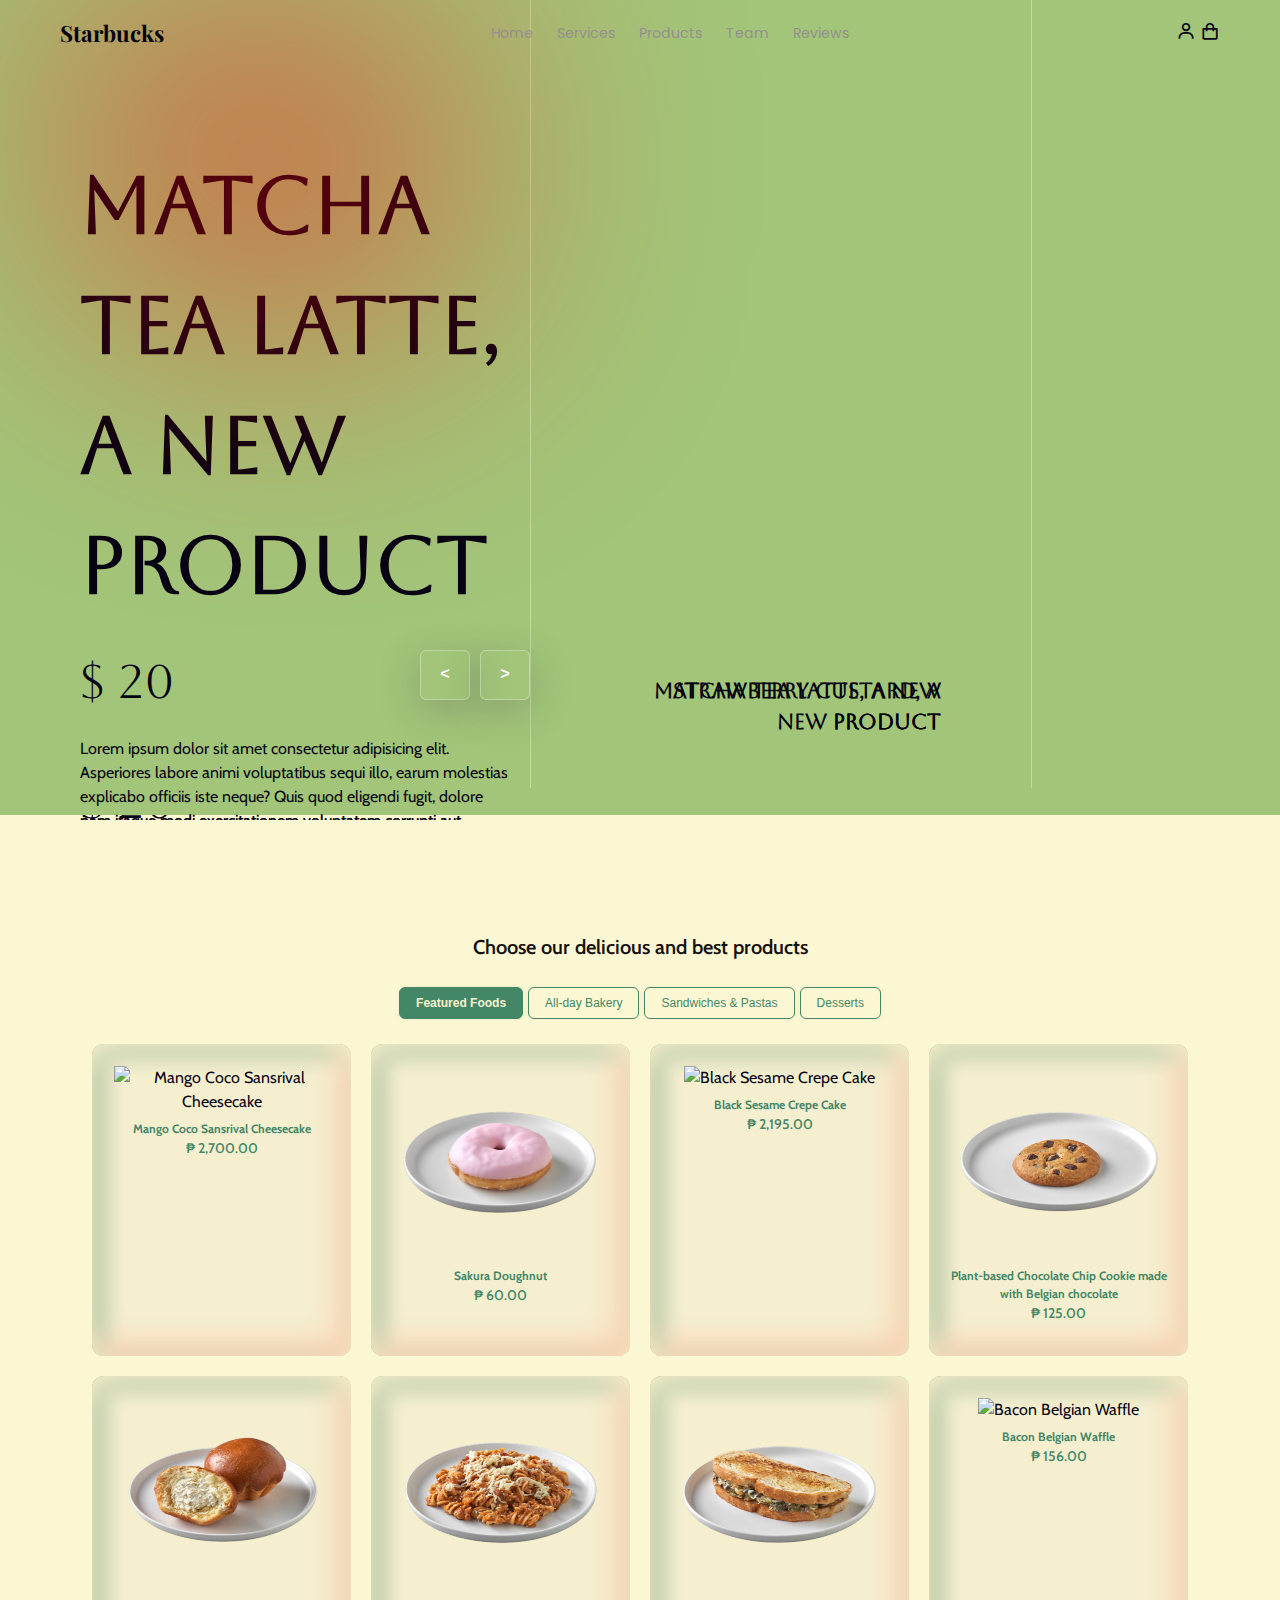
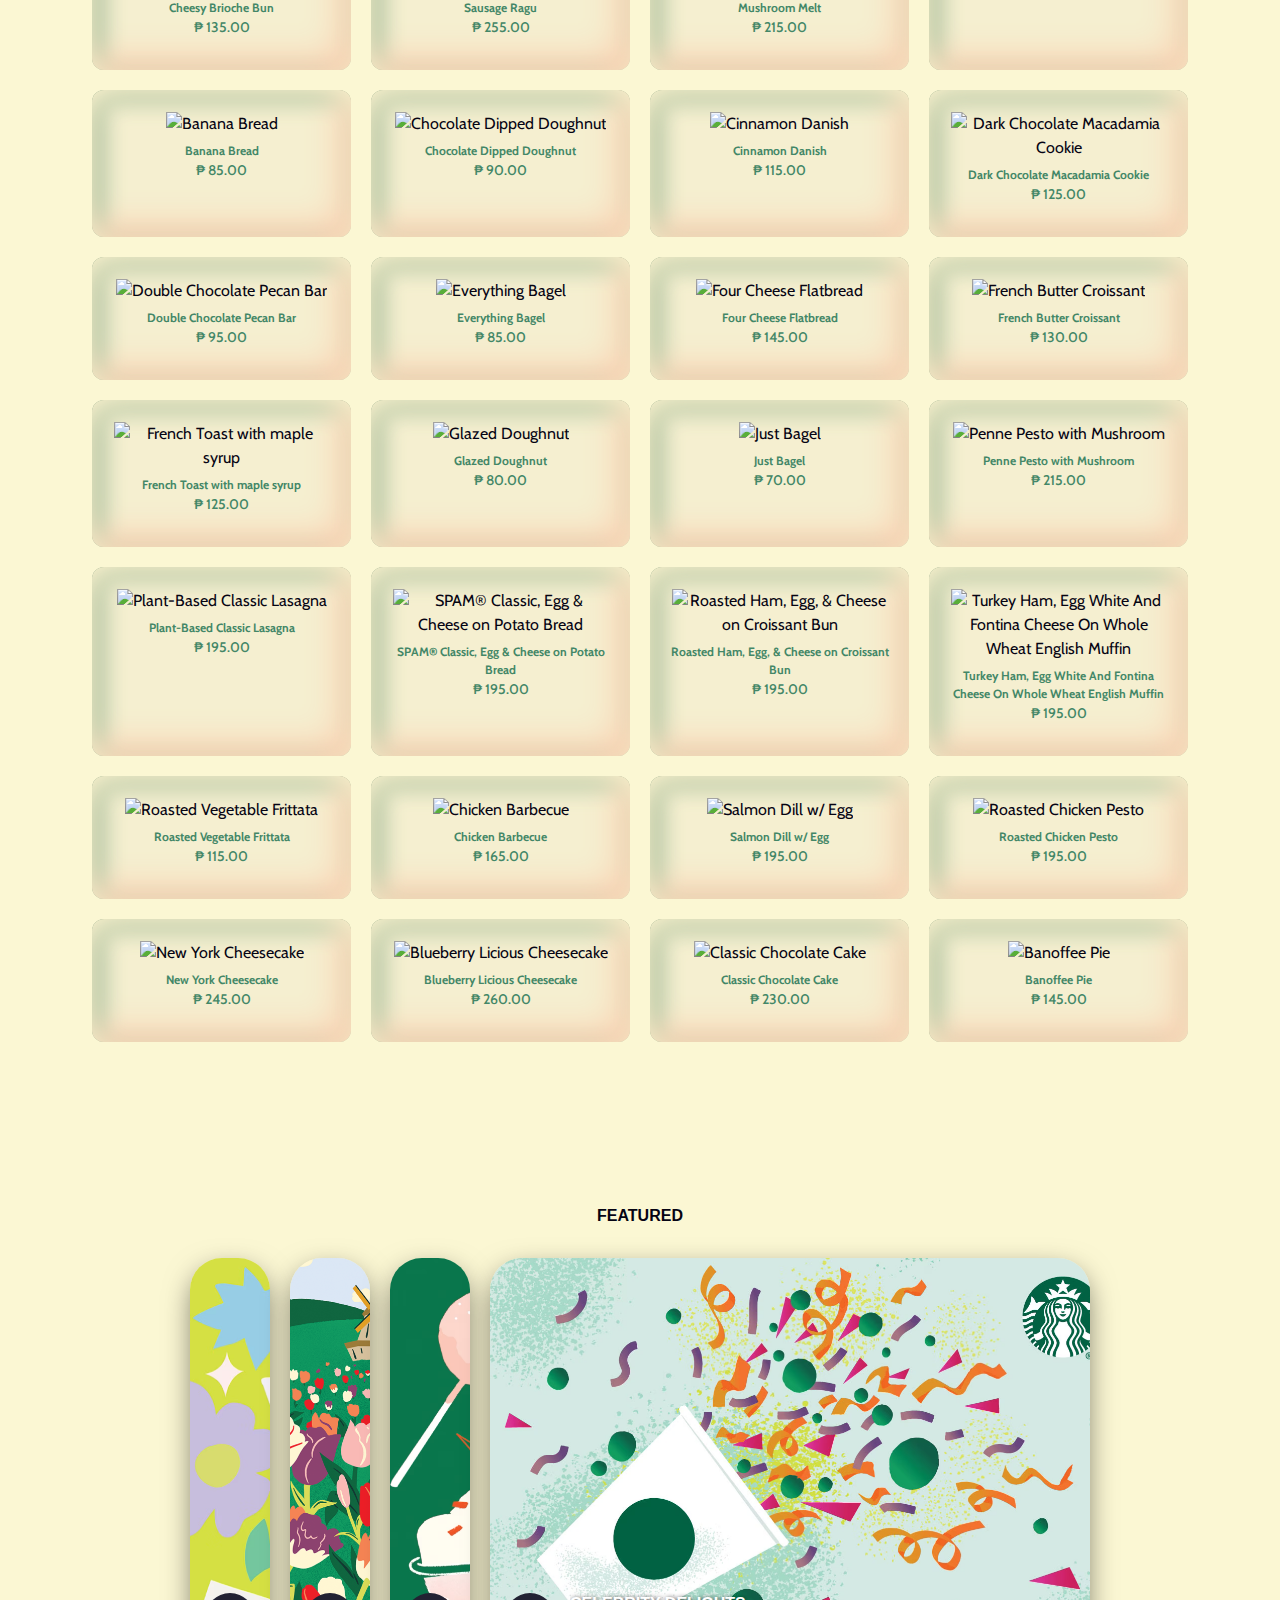
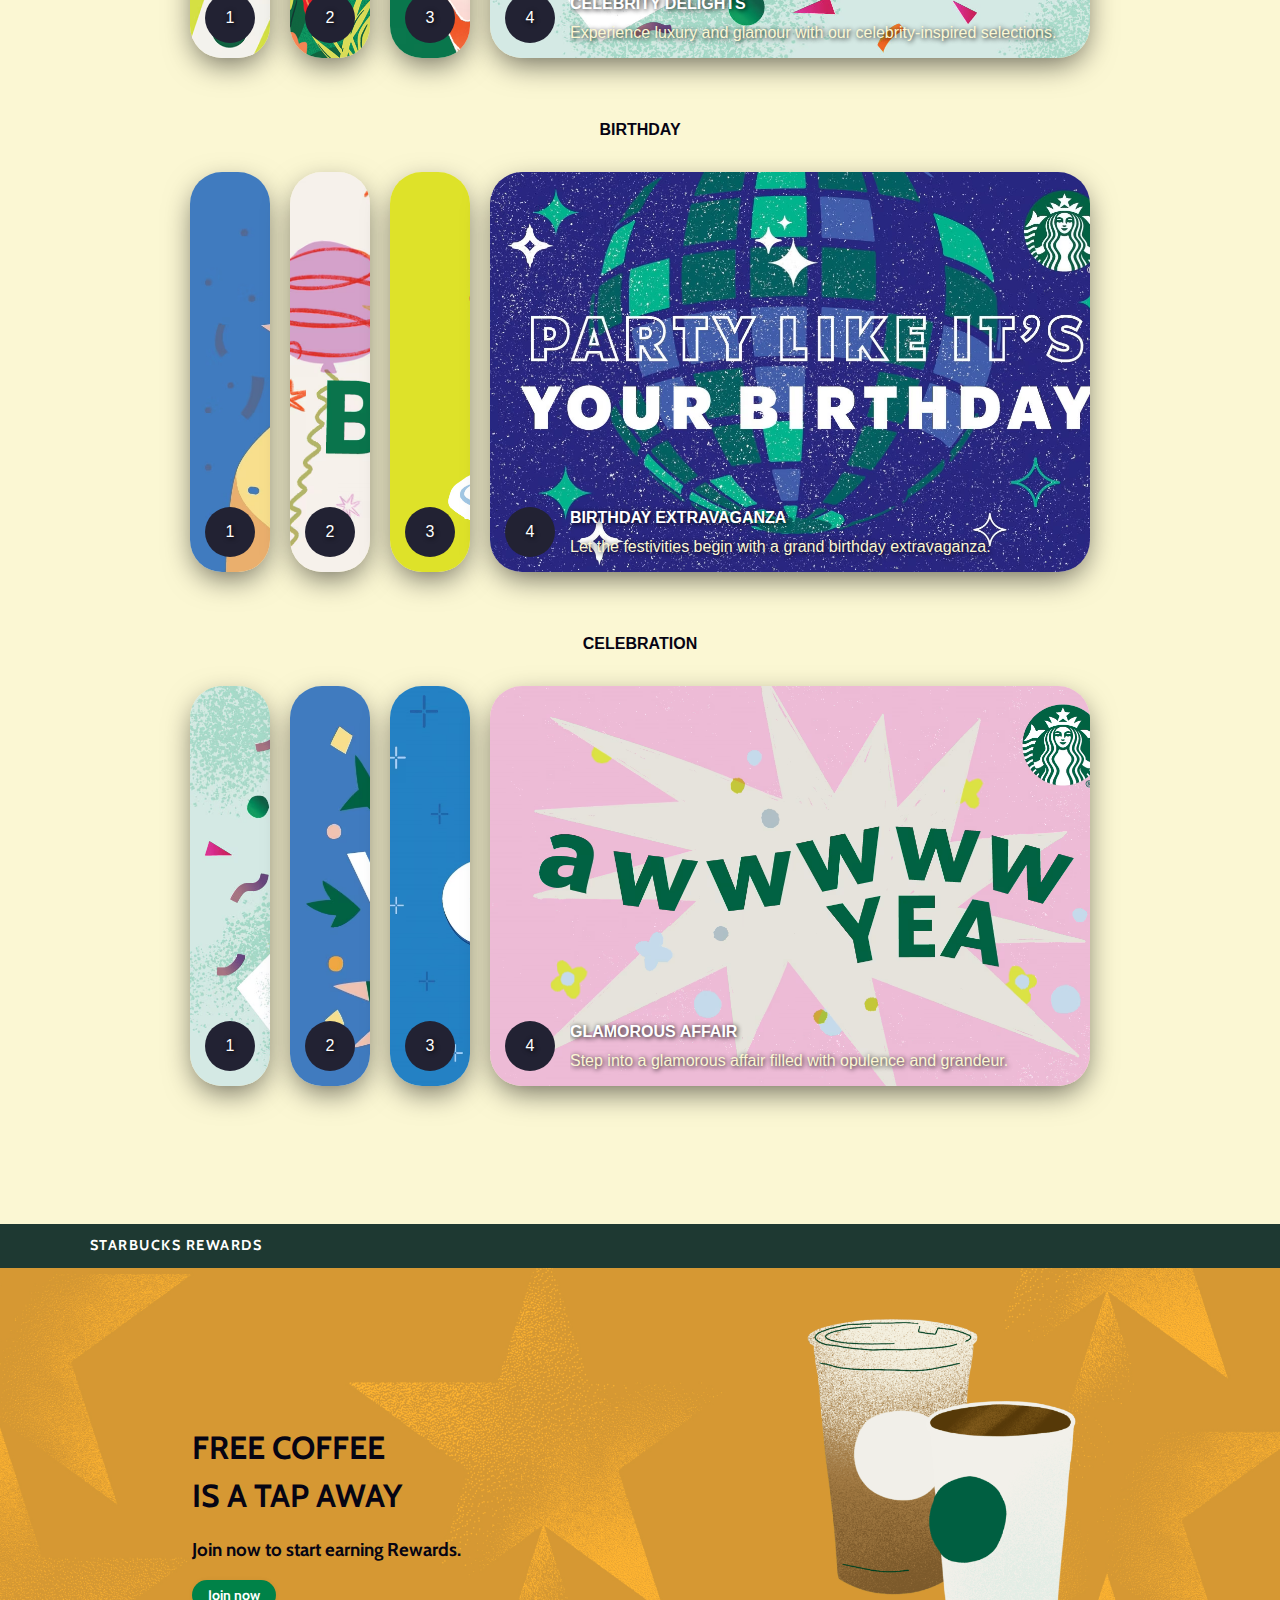
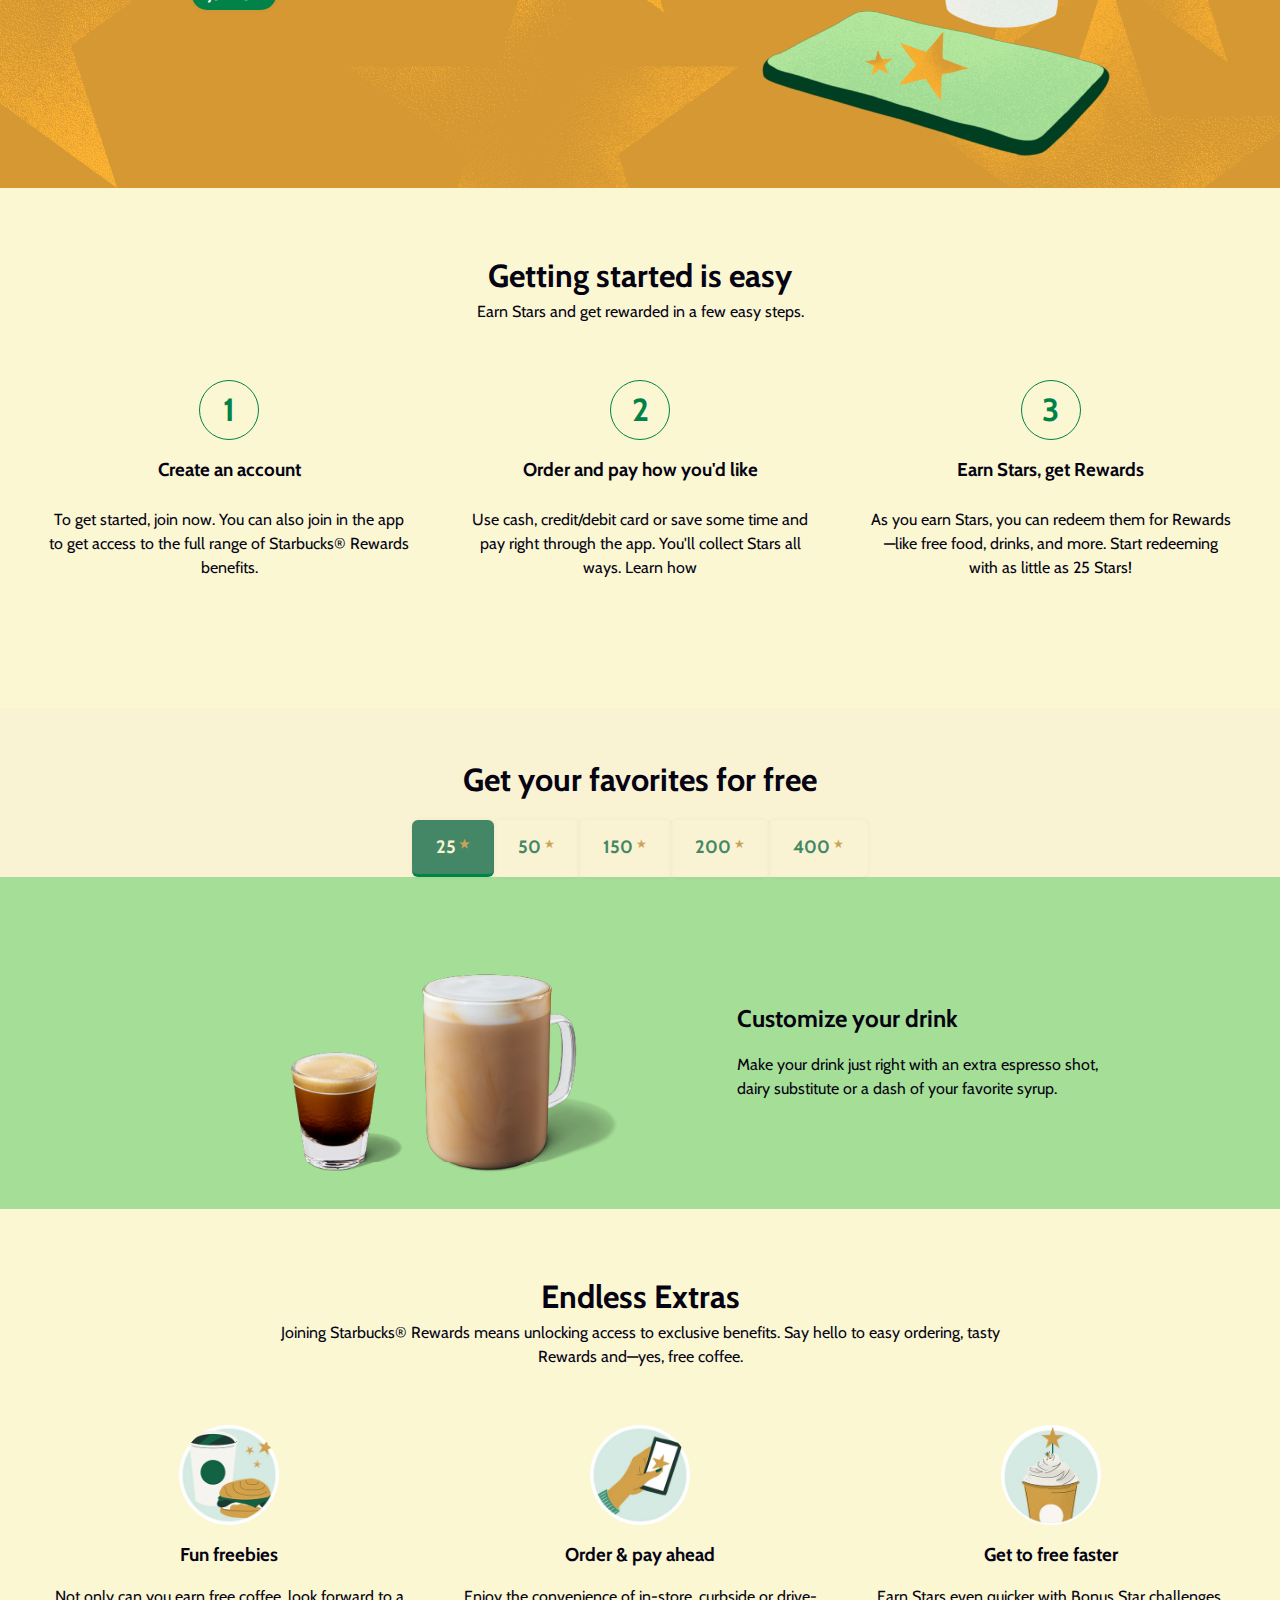
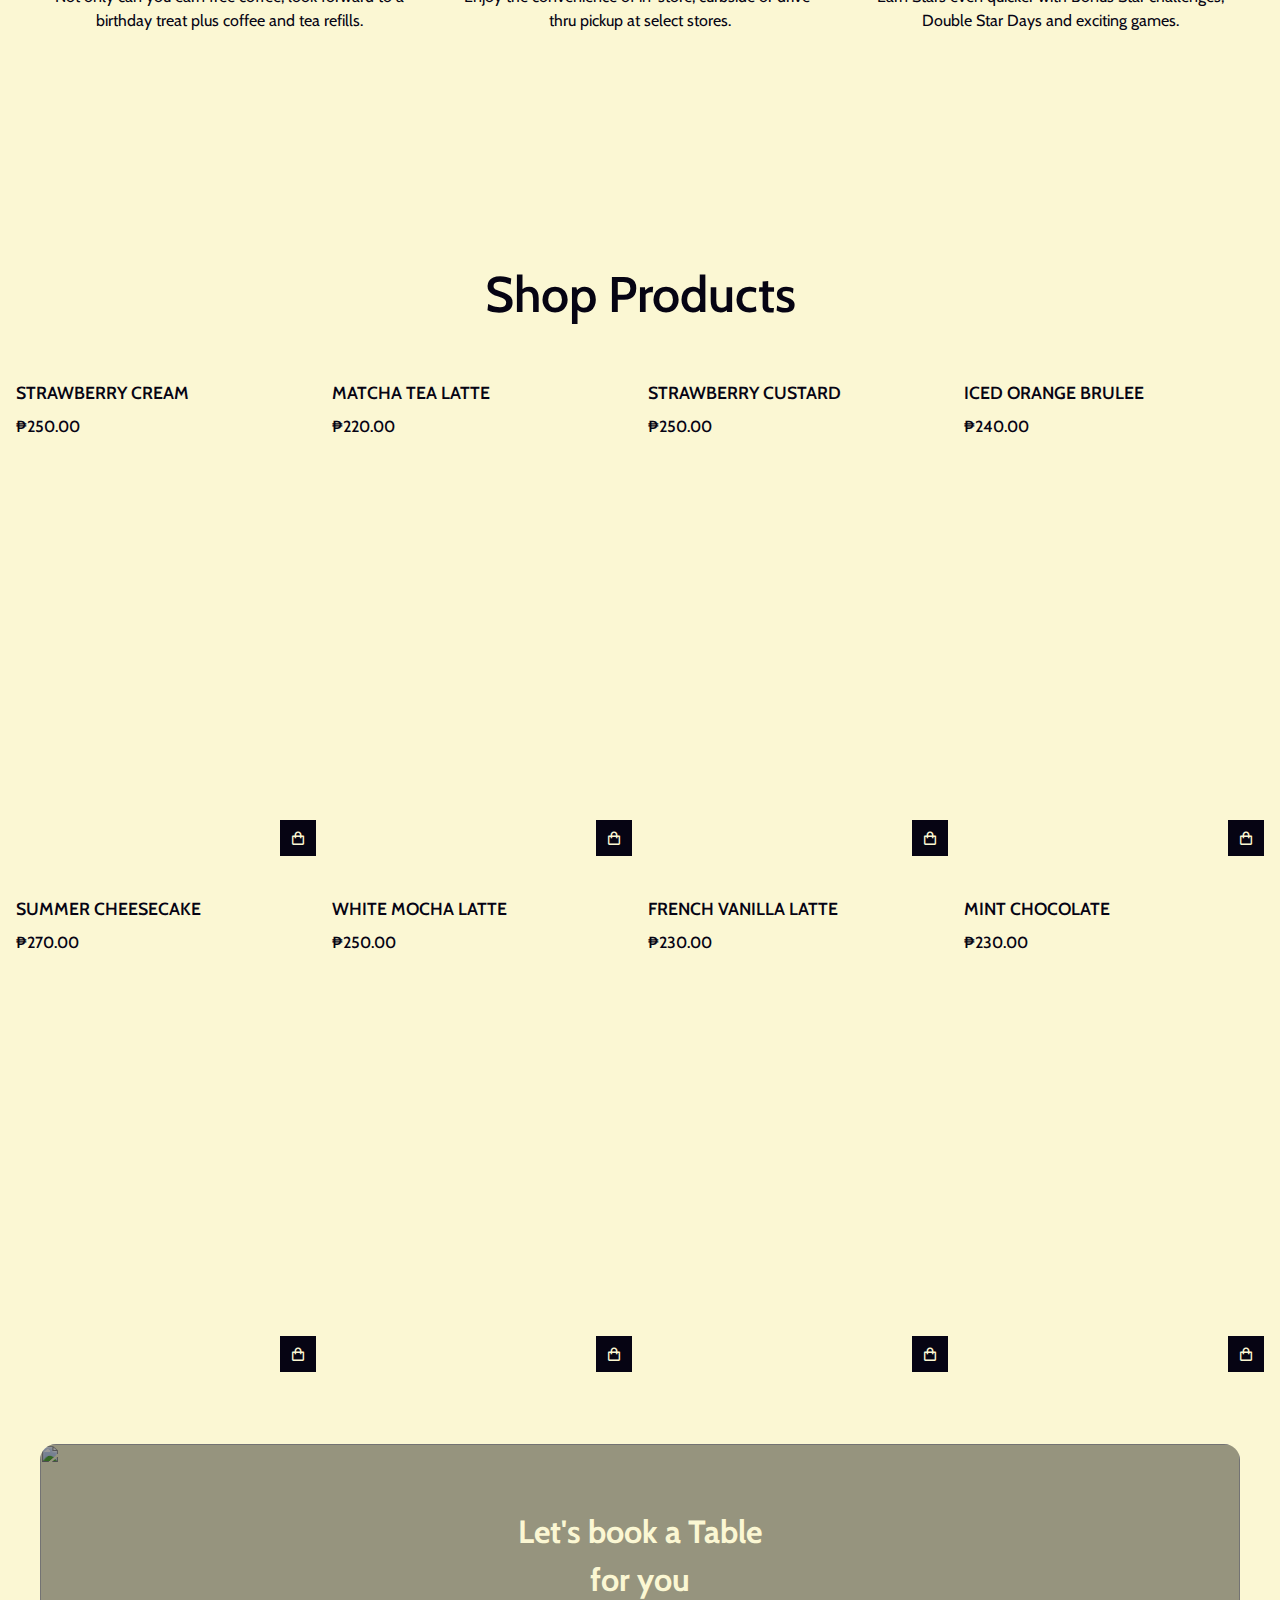
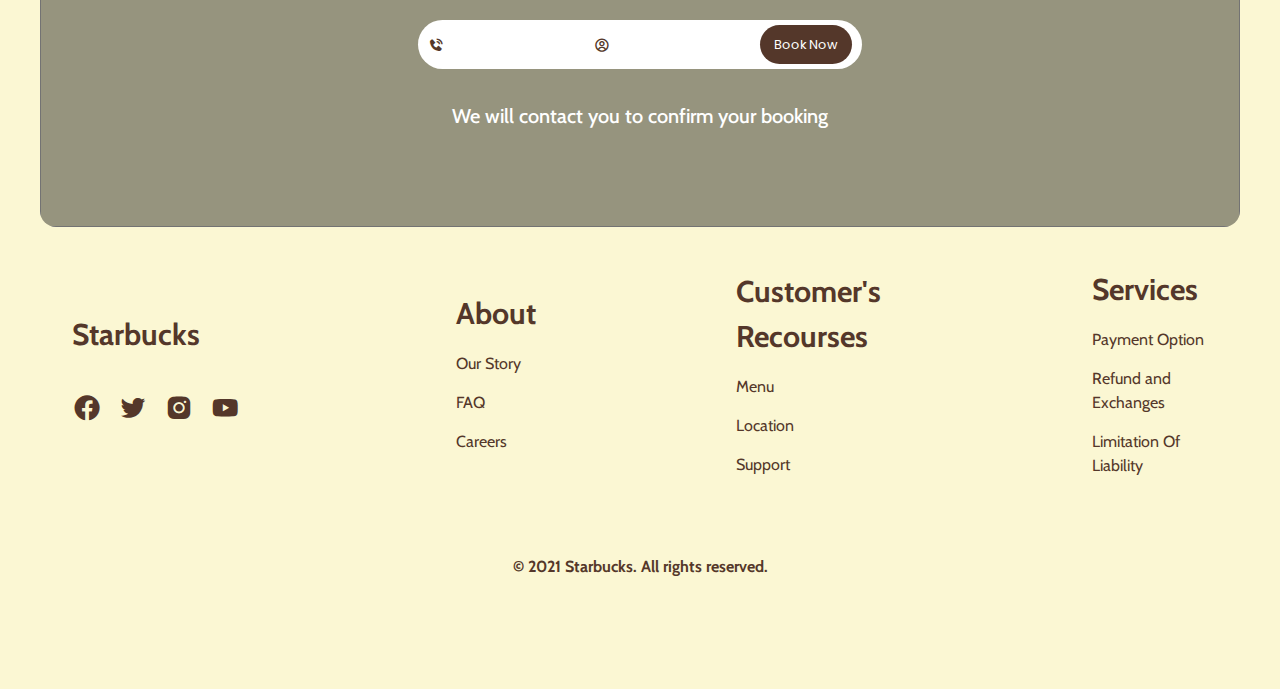
==== website/index.html @ bd4e4941 "Add files via upload" ====
<!DOCTYPE html>
<html lang="en">
<head>
    <meta charset="UTF-8">
    <meta name="viewport" content="width=device-width, initial-scale=1.0"/>
    <title>Final Project</title>
    <link rel="stylesheet" href="./Assets/style.css">
    <link href='https://unpkg.com/boxicons@2.1.4/css/boxicons.min.css' rel='stylesheet'>
    <link href='https://unpkg.com/boxicons@2.1.4/css/boxicons.min.css' rel='stylesheet'>
    <link rel="stylesheet" href="https://cdnjs.cloudflare.com/ajax/libs/font-awesome/5.15.4/css/all.min.css">
</head>
<body>
    <!-- ================Navbar(Pat)=================== -->
    <header>
        <div class="nav container">

            <!-- Navbar Logo -->
            <a href="#" class="logo">Starbucks</a>

            <!-- Navbar Links -->
            <div class="navbar">
                <a href="#home" class="nav-link">Home</a>
                <a href="#home" class="nav-link">Services</a>
                <a href="#menu" class="nav-link">Products</a>
                <a href="#home" class="nav-link">Team</a>
                <a href="#home" class="nav-link">Reviews</a>
            </div>

            <!-- Nav Icons -->
            <div class="nav-icons">
                <a href="#" class="nav-icon"><i class='bx bx-user'></i></a>
                <a href="#shop" class="nav-icon"><i class='bx bx-shopping-bag'></i></a>
            </div>

            <!-- Toggle Button -->
            <div class="nav-toggle" id="nav-toggle">
                <i class='bx bx-menu'></i>
            </div>
        </div>

        
    </header>

    <!-- <section class="home container" id="home">
        <div class="home-text">
            Enjoy a new blend  <br/> 
            of coffee beans <br/>
            Enjoy a new blend  <br/> 
            of coffee beans <br/>
            Enjoy a new blend  <br/> 
            of coffee beans <br/>
            Enjoy a new blend  <br/> 
            of coffee beans <br/>
            Enjoy a new blend  <br/> 
            of coffee beans <br/>
            Enjoy a new blend  <br/> 
            of coffee beans <br/>
            Enjoy a new blend  <br/> 
            of coffee beans <br/>
            Enjoy a new blend  <br/> 
            of coffee beans <br/>
            Enjoy a new blend  <br/> 
            of coffee beans <br/>
            Enjoy a new blend  <br/> 
            of coffee beans <br/>
            Enjoy a new blend  <br/> 
            of coffee beans <br/>
            Enjoy a new blend  <br/> 
            of coffee beans <br/>
            Enjoy a new blend  <br/> 
            of coffee beans <br/>
            Enjoy a new blend  <br/> 
            of coffee beans <br/>
            Enjoy a new blend  <br/> 
            of coffee beans <br/>
            Enjoy a new blend  <br/> 
            of coffee beans <br/>
            Enjoy a new blend  <br/> 
            of coffee beans <br/>
            Enjoy a new blend  <br/> 
            of coffee beans <br/>
            Enjoy a new blend  <br/> 
            of coffee beans <br/>
            Enjoy a new blend  <br/> 
            of coffee beans <br/>
            Enjoy a new blend  <br/> 
            of coffee beans <br/>
            Enjoy a new blend  <br/> 
            of coffee beans <br/>
            Enjoy a new blend  <br/> 
            of coffee beans <br/>
            Enjoy a new blend  <br/> 
            of coffee beans <br/>
            Enjoy a new blend  <br/> 
            of coffee beans <br/>
            Enjoy a new blend  <br/> 
            of coffee beans <br/>
            Enjoy a new blend  <br/> 
            of coffee beans <br/>
            Enjoy a new blend  <br/> 
            of coffee beans <br/>
            Enjoy a new blend  <br/> 
            of coffee beans <br/>
            Enjoy a new blend  <br/> 
            of coffee beans <br/>
            Enjoy a new blend  <br/> 
            of coffee beans <br/>
            Enjoy a new blend  <br/> 
            of coffee beans <br/>
            Enjoy a new blend  <br/> 
            of coffee beans <br/>
            Enjoy a new blend  <br/> 
            of coffee beans <br/>
            Enjoy a new blend  <br/> 
            of coffee beans <br/>
            Enjoy a new blend  <br/> 
            of coffee beans <br/>
        </div>
    </section> -->

    <!-- ====================Home/Hero(Joana)========================= -->
    <section class="carousel next" id="home">
        <div class="list">
            <article class="item other_1">
                <div class="main-content" 
                style="background-color: #DC8686;">
                    <div class="content">
                        <h2>Strawberry Cream Latte, a new product</h2>
                        <p class="price">$ 20</p>
                        <p class="description">
                            Lorem ipsum dolor sit amet consectetur adipisicing elit. Asperiores labore animi voluptatibus sequi illo, earum molestias explicabo officiis iste neque? Quis quod eligendi fugit, dolore nam itaque modi exercitationem voluptatem corrupti aut aspernatur. Quos non in sed ratione tenetur harum.
                        </p>
                        <button class="addToCard">
                            Add To Card
                        </button>
                    </div>
                </div>
                <figure class="image">
                    <img src="./Assets/img/1.png" alt="">
                    <figcaption>Strawberry Cream Latte, a new product</figcaption>
                </figure>
            </article>
            <article class="item active">
                <div class="main-content" 
                style="background-color: #A2C579;">
                    <div class="content">
                        <h2>Matcha Tea Latte, a new product</h2>
                        <p class="price">$ 20</p>
                        <p class="description">
                            Lorem ipsum dolor sit amet consectetur adipisicing elit. Asperiores labore animi voluptatibus sequi illo, earum molestias explicabo officiis iste neque? Quis quod eligendi fugit, dolore nam itaque modi exercitationem voluptatem corrupti aut aspernatur. Quos non in sed ratione tenetur harum.
                        </p>
                        <button class="addToCard">
                            Add To Card
                        </button>
                    </div>
                </div>
                <figure class="image">
                    <img src="./Assets/img/2.png" alt="">
                    <figcaption>Matcha Tea Latte, a new product</figcaption>
                </figure>
            </article>
            <article class="item other_2">
                <div class="main-content" 
                style="background-color: #FFFDD7;">
                    <div class="content">
                        <h2>Strawberry Custard, a new product</h2>
                        <p class="price">$ 20</p>
                        <p class="description">
                            Lorem ipsum dolor sit amet consectetur adipisicing elit. Asperiores labore animi voluptatibus sequi illo, earum molestias explicabo officiis iste neque? Quis quod eligendi fugit, dolore nam itaque modi exercitationem voluptatem corrupti aut aspernatur. Quos non in sed ratione tenetur harum.
                        </p>
                        <button class="addToCard">
                            Add To Card
                        </button>
                    </div>
                </div>
                <figure class="image">
                    <img src="./Assets/img/3.png" alt="">
                    <figcaption>Strawberry Custard, a new product</figcaption>
                </figure>
            </article>
            <article class="item">
                <div class="main-content" 
                style="background-color: #FFBE98;">
                    <div class="content">
                        <h2>Iced Orange Brulle Latte, a new product</h2>
                        <p class="price">$ 20</p>
                        <p class="description">
                            Lorem ipsum dolor sit amet consectetur adipisicing elit. Asperiores labore animi voluptatibus sequi illo, earum molestias explicabo officiis iste neque? Quis quod eligendi fugit, dolore nam itaque modi exercitationem voluptatem corrupti aut aspernatur. Quos non in sed ratione tenetur harum.
                        </p>
                        <button class="addToCard">
                            Add To Card
                        </button>
                    </div>
                </div>
                <figure class="image">
                    <img src="./Assets/img/4.png" alt="">
                    <figcaption>Iced Orange Brulle Latte, a new product</figcaption>
                </figure>
            </article>
        </div>
        <div class="arrows">
            <button id="prev"><</button>
            <button id="next">></button>
        </div>
    </section>

    <!-- ====================foods/menu(Chania)========================= -->
    <section class="menu" id="menu"></section>
    <!--PRODUCTS (FOODS) SECTION-->
    <div class="container">
        <!--FILTER BUTTONS-->
        <h1 class="title">Choose our delicious and best products</h1>
        <div class="filter_buttons">
            <button class="active" data-name="foodcategory1">Featured Foods</button>
            <button data-name="foodcategory2">All-day Bakery</button>
            <button data-name="foodcategory3">Sandwiches & Pastas</button>
            <button data-name="foodcategory4">Desserts</button>
        </div>

        <!--PRODUCT CARDS-->
        <div class="products-container">

            <!--FEATURED FOODS CATEGORY-->
            <div class="product" data-name="foodcategory1, p-1">
                <img src="./Assets/img/featured-foods/mango-coco-sansrival-cheesecake.png" alt="Mango Coco Sansrival Cheesecake">
                <h3>Mango Coco Sansrival Cheesecake</h3>
                <div class="price">₱ 2,700.00</div>
            </div>
            <div class="product" data-name="foodcategory1, p-2">
                <img src="./Assets/img/featured-foods/sakura-doughnut.png" alt="Sakura Doughnut">
                <h3>Sakura Doughnut</h3>
                <div class="price">₱ 60.00</div>
            </div>
            <div class="product" data-name="foodcategory1, p-3">
                <img src="./Assets/img/featured-foods/black-sesame-crepe-cake.png" alt="Black Sesame Crepe Cake">
                <h3>Black Sesame Crepe Cake</h3>
                <div class="price">₱ 2,195.00</div>
            </div>
            <div class="product" data-name="foodcategory1, p-4">
                <img src="./Assets/img/featured-foods/plant-based-belgian-chocolate-cookie.png" alt="Plant-based Chocolate Chip Cookie made with Belgian chocolate">
                <h3>Plant-based Chocolate Chip Cookie made with Belgian chocolate</h3>
                <div class="price">₱ 125.00</div>
            </div>
            <div class="product" data-name="foodcategory1, p-5">
                <img src="./Assets/img/featured-foods/cheesy-brioche-bun.png" alt="Cheesy Brioche Bun">
                <h3>Cheesy Brioche Bun</h3>
                <div class="price">₱ 135.00</div>
            </div>
            <div class="product" data-name="foodcategory1, p-6">
                <img src="./Assets/img/featured-foods/sausaage-ragu.png" alt="Sausage Ragu">
                <h3>Sausage Ragu</h3>
                <div class="price">₱ 255.00</div>
            </div>
            <div class="product" data-name="foodcategory1, p-7">
                <img src="./Assets/img/featured-foods/mushroom-melt.png" alt="Mushroom Melt">
                <h3>Mushroom Melt</h3>
                <div class="price">₱ 215.00</div>
            </div>
            <!--ALL-DAY BAKERY FOODS CATEGORY-->
            <div class="product" data-name="foodcategory2, p-8">
                <img src="./assets/img/bakery/bacon-belgian-waffle.png" alt="Bacon Belgian Waffle">
                <h3>Bacon Belgian Waffle</h3>
                <div class="price">₱ 156.00</div>
            </div>
            <div class="product" data-name="foodcategory2, p-9">
                <img src="./assets/img/bakery/banana-bread.png" alt="Banana Bread">
                <h3>Banana Bread</h3>
                <div class="price">₱ 85.00</div>
            </div>
            <div class="product" data-name="foodcategory2, p-10">
                <img src="./assets/img/bakery/chocolate-dipped-doughnut.png" alt="Chocolate Dipped Doughnut">
                <h3>Chocolate Dipped Doughnut</h3>
                <div class="price">₱ 90.00</div>
            </div>
            <div class="product" data-name="foodcategory2, p-11">
                <img src="./assets/img/bakery/cinnamon-danish.png" alt="Cinnamon Danish">
                <h3>Cinnamon Danish</h3>
                <div class="price">₱ 115.00</div>
            </div>
            <div class="product" data-name="foodcategory2, p-12">
                <img src="./assets/img/bakery/dark-chocolate-macadamia-cookie.png" alt="Dark Chocolate Macadamia Cookie">
                <h3>Dark Chocolate Macadamia Cookie</h3>
                <div class="price">₱ 125.00</div>
            </div>
            <div class="product" data-name="foodcategory2, p-13">
                <img src="./assets/img/bakery/double-chocolate-pecan-bar.png" alt="Double Chocolate Pecan Bar">
                <h3>Double Chocolate Pecan Bar</h3>
                <div class="price">₱ 95.00</div>
            </div>
            <div class="product" data-name="foodcategory2, p-14">
                <img src="./assets/img/bakery/everything-bagel.png" alt="Everything Bagel">
                <h3>Everything Bagel</h3>
                <div class="price">₱ 85.00</div>
            </div>
            <div class="product" data-name="foodcategory2, p-15">
                <img src="./assets/img/bakery/four-cheese-flatbread.png" alt="Four Cheese Flatbread">
                <h3>Four Cheese Flatbread</h3>
                <div class="price">₱ 145.00</div>
            </div>
            <div class="product" data-name="foodcategory2, p-16">
                <img src="./assets/img/bakery/french-butter-croissant.png" alt="French Butter Croissant">
                <h3>French Butter Croissant</h3>
                <div class="price">₱ 130.00</div>
            </div>
            <div class="product" data-name="foodcategory2, p-17">
                <img src="./assets/img/bakery/french-toast-maple-syrup.png" alt="French Toast with maple syrup">
                <h3>French Toast with maple syrup</h3>
                <div class="price">₱ 125.00</div>
            </div>
            <div class="product" data-name="foodcategory2, p-18">
                <img src="./assets/img/bakery/glazed-doughnut.png" alt="Glazed Doughnut">
                <h3>Glazed Doughnut</h3>
                <div class="price">₱ 80.00</div>
            </div>
            <div class="product" data-name="foodcategory2, p-19">
                <img src="./assets/img/bakery/just-bagel.png" alt="Just Bagel">
                <h3>Just Bagel</h3>
                <div class="price">₱ 70.00</div>
            </div>

            <!--SANDWICHES & PASTAS CATEGORY-->
            <div class="product" data-name="foodcategory3, p-20">
                <img src="./assets/img/sandwiches-pasta/penne-pesto.png" alt="Penne Pesto with Mushroom">
                <h3>Penne Pesto with Mushroom</h3>
                <div class="price">₱ 215.00</div>
            </div>
            <div class="product" data-name="foodcategory3, p-21">
                <img src="./assets/img/sandwiches-pasta/plant-based-classic-lasagna.png" alt="Plant-Based Classic Lasagna">
                <h3>Plant-Based Classic Lasagna</h3>
                <div class="price">₱ 195.00</div>
            </div>
            <div class="product" data-name="foodcategory3, p-22">
                <img src="./assets/img/sandwiches-pasta/spam-potato-bread.png" alt="SPAM® Classic, Egg & Cheese on Potato Bread">
                <h3>SPAM® Classic, Egg & Cheese on Potato Bread</h3>
                <div class="price">₱ 195.00</div>
            </div>
            <div class="product" data-name="foodcategory3, p-23">
                <img src="./assets/img/sandwiches-pasta/roasted-ham-croissant-bun.png" alt="Roasted Ham, Egg, & Cheese on Croissant Bun">
                <h3>Roasted Ham, Egg, & Cheese on Croissant Bun</h3>
                <div class="price">₱ 195.00</div>
            </div>
            <div class="product" data-name="foodcategory3, p-24">
                <img src="./assets/img/sandwiches-pasta/turkey-ham-whole-wheat-english-muffin.png" alt="Turkey Ham, Egg White And Fontina Cheese On Whole Wheat English Muffin">
                <h3>Turkey Ham, Egg White And Fontina Cheese On Whole Wheat English Muffin</h3>
                <div class="price">₱ 195.00</div>
            </div>
            <div class="product" data-name="foodcategory3, p-25">
                <img src="./assets/img/sandwiches-pasta/roasted-vegetable-frittata.png" alt="Roasted Vegetable Frittata">
                <h3>Roasted Vegetable Frittata</h3>
                <div class="price">₱ 115.00</div>
            </div>
            <div class="product" data-name="foodcategory3, p-26">
                <img src="./assets/img/sandwiches-pasta/chicken-bbq.png" alt="Chicken Barbecue">
                <h3>Chicken Barbecue</h3>
                <div class="price">₱ 165.00</div>
            </div>
            <div class="product" data-name="foodcategory3, p-27">
                <img src="./assets/img/sandwiches-pasta/salmon-dill.png" alt="Salmon Dill w/ Egg">
                <h3>Salmon Dill w/ Egg</h3>
                <div class="price">₱ 195.00</div>
            </div>
            <div class="product" data-name="foodcategory3, p-28">
                <img src="./assets/img/sandwiches-pasta/roasted-chicken-pesto.png" alt="Roasted Chicken Pesto">
                <h3>Roasted Chicken Pesto</h3>
                <div class="price">₱ 195.00</div>
            </div>

            <!--DESSERTS CATEGORY-->
            <div class="product" data-name="foodcategory4, p-29">
                <img src="./assets/img/desserts/newyork-cheesecake.png" alt="New York Cheesecake">
                <h3>New York Cheesecake</h3>
                <div class="price">₱ 245.00</div>
            </div>
            <div class="product" data-name="foodcategory4, p-30">
                <img src="./assets/img/desserts/blueberry-cheesecake.png" alt="Blueberry Licious Cheesecake">
                <h3>Blueberry Licious Cheesecake</h3>
                <div class="price">₱ 260.00</div>
            </div>
            <div class="product" data-name="foodcategory4, p-31">
                <img src="./assets/img/desserts/classic-chocolate-cake.png" alt="Classic Chocolate Cake">
                <h3>Classic Chocolate Cake</h3>
                <div class="price">₱ 230.00</div>
            </div>
            <div class="product" data-name="foodcategory4, p-32">
                <img src="./assets/img/desserts/banoffee-pie.png" alt="Banoffee Pie">
                <h3>Banoffee Pie</h3>
                <div class="price">₱ 145.00</div>
            </div>
        </div>
</div>

<!--PRODUCTS POPUP CARD-->
<div class="products-preview">
    <!--FEATURED FOODS CATEGORY-->
    <div class="preview" data-target="foodcategory1, p-1">
        <i class="fas fa-times"></i>
        <img src="./assets/img/featured-foods/mango-coco-sansrival-cheesecake.png" alt="Mango Coco Sansrival Cheesecake" class="bg-image">
        <h3>Mango Coco Sansrival Cheesecake</h3>
        <div class="stars">
            <i class="fas fa-star"></i>
            <i class="fas fa-star"></i>
            <i class="fas fa-star"></i>
            <i class="fas fa-star"></i>
            <i class="fas fa-star-half-alt"></i>
            <span>( 250 )</span>
        </div>
        <p>A marriage of two desserts,  chewy to soft sans rival layered with smooth & creamy NY cheesecake loaded with mangoes, finished with mango buttercream icing and crushed roasted almonds.</p>
        <div class="price">₱ 2,700.00</div>
       <div class="buttons-preview">
        <button type="button" class="button-preview buy-now">
            <span class="button-buy__text">Buy Now</span>
        </button>
        <button type="button" class="button-preview add-order">
            <span class="button-preview__text">Add Order</span>
            <span class="button-preview__icon"><svg xmlns="http://www.w3.org/2000/svg" width="24" viewBox="0 0 24 24" stroke-width="2" stroke-linejoin="round" stroke-linecap="round" stroke="currentColor" height="24" fill="none" class="svg"><line y2="19" y1="5" x2="12" x1="12"></line><line y2="12" y1="12" x2="19" x1="5"></line></svg></span>
        </button>
       </div>
    </div>
    <div class="preview" data-target="foodcategory1, p-2">
        <i class="fas fa-times"></i>
        <img src="./assets/img/featured-foods/sakura-doughnut.png" alt="Sakura Doughnut" class="bg-image">
        <h3>Sakura Doughnut</h3>
        <div class="stars">
            <i class="fas fa-star"></i>
            <i class="fas fa-star"></i>
            <i class="fas fa-star"></i>
            <i class="fas fa-star"></i>
            <i class="fas fa-star-half-alt"></i>
            <span>( 250 )</span>
        </div>
        <p>Light and fluffy doughnut glazed with pink chocolate ganache with hints of cherry blossoms.</p>
        <div class="price">₱ 60.00</div>
       <div class="buttons-preview">
        <button type="button" class="button-preview buy-now">
            <span class="button-buy__text">Buy Now</span>
        </button>
        <button type="button" class="button-preview add-order">
            <span class="button-preview__text">Add Order</span>
            <span class="button-preview__icon"><svg xmlns="http://www.w3.org/2000/svg" width="24" viewBox="0 0 24 24" stroke-width="2" stroke-linejoin="round" stroke-linecap="round" stroke="currentColor" height="24" fill="none" class="svg"><line y2="19" y1="5" x2="12" x1="12"></line><line y2="12" y1="12" x2="19" x1="5"></line></svg></span>
        </button>
       </div>
    </div>
    <div class="preview" data-target="foodcategory1, p-3">
        <i class="fas fa-times"></i>
        <img src="./assets/img/featured-foods/black-sesame-crepe-cake.png" alt="Black Sesame Crepe Cake" class="bg-image">
        <h3>Black Sesame Crepe Cake</h3>
        <div class="stars">
            <i class="fas fa-star"></i>
            <i class="fas fa-star"></i>
            <i class="fas fa-star"></i>
            <i class="fas fa-star"></i>
            <i class="fas fa-star-half-alt"></i>
            <span>( 250 )</span>
        </div>
        <p>Smooth layers of paper-thin crepe with creamy roasted black sesame filling and topping, sprinkled with roasted black sesame seeds.</p>
        <div class="price">₱ 2,195.00</div>
       <div class="buttons-preview">
        <button type="button" class="button-preview buy-now">
            <span class="button-buy__text">Buy Now</span>
        </button>
        <button type="button" class="button-preview add-order">
            <span class="button-preview__text">Add Order</span>
            <span class="button-preview__icon"><svg xmlns="http://www.w3.org/2000/svg" width="24" viewBox="0 0 24 24" stroke-width="2" stroke-linejoin="round" stroke-linecap="round" stroke="currentColor" height="24" fill="none" class="svg"><line y2="19" y1="5" x2="12" x1="12"></line><line y2="12" y1="12" x2="19" x1="5"></line></svg></span>
        </button>
       </div>
    </div>
    <div class="preview" data-target="foodcategory1, p-4">
        <i class="fas fa-times"></i>
        <img src="./assets/img/featured-foods/plant-based-belgian-chocolate-cookie.png" alt="Plant-based Chocolate Chip Cookie made with Belgian chocolate" class="bg-image">
        <h3>Plant-based Chocolate Chip Cookie made with Belgian chocolate</h3>
        <div class="stars">
            <i class="fas fa-star"></i>
            <i class="fas fa-star"></i>
            <i class="fas fa-star"></i>
            <i class="fas fa-star"></i>
            <i class="fas fa-star-half-alt"></i>
            <span>( 250 )</span>
        </div>
        <p>Golden brown cookie topped with chopped dark chocolate chips. Made with plant-based ingredients, ensuring a guilt-free and delicious snacking experience.</p>
        <div class="price">₱ 125.00</div>
       <div class="buttons-preview">
        <button type="button" class="button-preview buy-now">
            <span class="button-buy__text">Buy Now</span>
        </button>
        <button type="button" class="button-preview add-order">
            <span class="button-preview__text">Add Order</span>
            <span class="button-preview__icon"><svg xmlns="http://www.w3.org/2000/svg" width="24" viewBox="0 0 24 24" stroke-width="2" stroke-linejoin="round" stroke-linecap="round" stroke="currentColor" height="24" fill="none" class="svg"><line y2="19" y1="5" x2="12" x1="12"></line><line y2="12" y1="12" x2="19" x1="5"></line></svg></span>
        </button>
       </div>
    </div>
    <div class="preview" data-target="foodcategory1, p-5">
        <i class="fas fa-times"></i>
        <img src="./assets/img/featured-foods/cheesy-brioche-bun.png" alt="Cheesy Brioche Bun" class="bg-image">
        <h3>Cheesy Brioche Bun</h3>
        <div class="stars">
            <i class="fas fa-star"></i>
            <i class="fas fa-star"></i>
            <i class="fas fa-star"></i>
            <i class="fas fa-star"></i>
            <i class="fas fa-star-half-alt"></i>
            <span>( 250 )</span>
        </div>
        <p>Soft, slightly sweet butter bread loaded with herb cheese filling.</p>
        <div class="price">₱ 135.00</div>
       <div class="buttons-preview">
        <button type="button" class="button-preview buy-now">
            <span class="button-buy__text">Buy Now</span>
        </button>
        <button type="button" class="button-preview add-order">
            <span class="button-preview__text">Add Order</span>
            <span class="button-preview__icon"><svg xmlns="http://www.w3.org/2000/svg" width="24" viewBox="0 0 24 24" stroke-width="2" stroke-linejoin="round" stroke-linecap="round" stroke="currentColor" height="24" fill="none" class="svg"><line y2="19" y1="5" x2="12" x1="12"></line><line y2="12" y1="12" x2="19" x1="5"></line></svg></span>
        </button>
       </div>
    </div>
    <div class="preview" data-target="foodcategory1, p-6">
        <i class="fas fa-times"></i>
        <img src="./assets/img/featured-foods/sausaage-ragu.png" alt="Sausage Ragu" class="bg-image">
        <h3>Sausage Ragu</h3>
        <div class="stars">
            <i class="fas fa-star"></i>
            <i class="fas fa-star"></i>
            <i class="fas fa-star"></i>
            <i class="fas fa-star"></i>
            <i class="fas fa-star-half-alt"></i>
            <span>( 250 )</span>
        </div>
        <p>Al dente pasta with tomato ragout sauce topped with mozzarella and parmesan cheese.</p>
        <div class="price">₱ 255.00</div>
       <div class="buttons-preview">
        <button type="button" class="button-preview buy-now">
            <span class="button-buy__text">Buy Now</span>
        </button>
        <button type="button" class="button-preview add-order">
            <span class="button-preview__text">Add Order</span>
            <span class="button-preview__icon"><svg xmlns="http://www.w3.org/2000/svg" width="24" viewBox="0 0 24 24" stroke-width="2" stroke-linejoin="round" stroke-linecap="round" stroke="currentColor" height="24" fill="none" class="svg"><line y2="19" y1="5" x2="12" x1="12"></line><line y2="12" y1="12" x2="19" x1="5"></line></svg></span>
        </button>
       </div>
    </div>
    <div class="preview" data-target="foodcategory1, p-7">
        <i class="fas fa-times"></i>
        <img src="./assets/img/featured-foods/mushroom-melt.png" alt="Mushroom Melt" class="bg-image">
        <h3>Mushroom Melt</h3>
        <div class="stars">
            <i class="fas fa-star"></i>
            <i class="fas fa-star"></i>
            <i class="fas fa-star"></i>
            <i class="fas fa-star"></i>
            <i class="fas fa-star-half-alt"></i>
            <span>( 250 )</span>
        </div>
        <p>Sautéed mushrooms and onions all covered in gooey melted cheese in a sandwich. Buttery, toasty, and cheesy mushroom perfection!</p>
        <div class="price">₱ 215.00</div>
       <div class="buttons-preview">
        <button type="button" class="button-preview buy-now">
            <span class="button-buy__text">Buy Now</span>
        </button>
        <button type="button" class="button-preview add-order">
            <span class="button-preview__text">Add Order</span>
            <span class="button-preview__icon"><svg xmlns="http://www.w3.org/2000/svg" width="24" viewBox="0 0 24 24" stroke-width="2" stroke-linejoin="round" stroke-linecap="round" stroke="currentColor" height="24" fill="none" class="svg"><line y2="19" y1="5" x2="12" x1="12"></line><line y2="12" y1="12" x2="19" x1="5"></line></svg></span>
        </button>
       </div>
    </div>
    <!--ALL-DAY BAKERY FOODS CATEGORY-->
    <div class="preview" data-target="foodcategory2, p-8">
        <i class="fas fa-times"></i>
        <img src="./assets/img/bakery/bacon-belgian-waffle.png" alt="Bacon Belgian Waffle" class="bg-image">
        <h3>Bacon Belgian Waffle</h3>
        <div class="stars">
            <i class="fas fa-star"></i>
            <i class="fas fa-star"></i>
            <i class="fas fa-star"></i>
            <i class="fas fa-star"></i>
            <i class="fas fa-star-half-alt"></i>
            <span>( 250 )</span>
        </div>
        <p>Yeast-raised dough with sugar pearls and loaded with bacon bits.</p>
        <div class="price">₱ 156.00</div>
       <div class="buttons-preview">
        <button type="button" class="button-preview buy-now">
            <span class="button-buy__text">Buy Now</span>
        </button>
        <button type="button" class="button-preview add-order">
            <span class="button-preview__text">Add Order</span>
            <span class="button-preview__icon"><svg xmlns="http://www.w3.org/2000/svg" width="24" viewBox="0 0 24 24" stroke-width="2" stroke-linejoin="round" stroke-linecap="round" stroke="currentColor" height="24" fill="none" class="svg"><line y2="19" y1="5" x2="12" x1="12"></line><line y2="12" y1="12" x2="19" x1="5"></line></svg></span>
        </button>
       </div>
    </div>
    <div class="preview" data-target="foodcategory2, p-9">
        <i class="fas fa-times"></i>
        <img src="./assets/img/bakery/banana-bread.png" alt="Banana Bread" class="bg-image">
        <h3>Banana Bread</h3>
        <div class="stars">
            <i class="fas fa-star"></i>
            <i class="fas fa-star"></i>
            <i class="fas fa-star"></i>
            <i class="fas fa-star"></i>
            <i class="fas fa-star-half-alt"></i>
            <span>( 250 )</span>
        </div>
        <p>Moist and delicious with loads of banana flavor.</p>
        <div class="price">₱ 85.00</div>
       <div class="buttons-preview">
        <button type="button" class="button-preview buy-now">
            <span class="button-buy__text">Buy Now</span>
        </button>
        <button type="button" class="button-preview add-order">
            <span class="button-preview__text">Add Order</span>
            <span class="button-preview__icon"><svg xmlns="http://www.w3.org/2000/svg" width="24" viewBox="0 0 24 24" stroke-width="2" stroke-linejoin="round" stroke-linecap="round" stroke="currentColor" height="24" fill="none" class="svg"><line y2="19" y1="5" x2="12" x1="12"></line><line y2="12" y1="12" x2="19" x1="5"></line></svg></span>
        </button>
       </div>
    </div>
    <div class="preview" data-target="foodcategory2, p-10">
        <i class="fas fa-times"></i>
        <img src="./assets/img/bakery/chocolate-dipped-doughnut.png" alt="Chocolate Dipped Doughnut" class="bg-image">
        <h3>Chocolate Dipped Doughnut</h3>
        <div class="stars">
            <i class="fas fa-star"></i>
            <i class="fas fa-star"></i>
            <i class="fas fa-star"></i>
            <i class="fas fa-star"></i>
            <i class="fas fa-star-half-alt"></i>
            <span>( 250 )</span>
        </div>
        <p>A classic doughnut glazed with dipped chocolate on top.</p>
        <div class="price">₱ 90.00</div>
       <div class="buttons-preview">
        <button type="button" class="button-preview buy-now">
            <span class="button-buy__text">Buy Now</span>
        </button>
        <button type="button" class="button-preview add-order">
            <span class="button-preview__text">Add Order</span>
            <span class="button-preview__icon"><svg xmlns="http://www.w3.org/2000/svg" width="24" viewBox="0 0 24 24" stroke-width="2" stroke-linejoin="round" stroke-linecap="round" stroke="currentColor" height="24" fill="none" class="svg"><line y2="19" y1="5" x2="12" x1="12"></line><line y2="12" y1="12" x2="19" x1="5"></line></svg></span>
        </button>
       </div>
    </div>
    <div class="preview" data-target="foodcategory2, p-11">
        <i class="fas fa-times"></i>
        <img src="./assets/img/bakery/cinnamon-danish.png" alt="Cinnamon Danish" class="bg-image">
        <h3>Cinnamon Danish</h3>
        <div class="stars">
            <i class="fas fa-star"></i>
            <i class="fas fa-star"></i>
            <i class="fas fa-star"></i>
            <i class="fas fa-star"></i>
            <i class="fas fa-star-half-alt"></i>
            <span>( 250 )</span>
        </div>
        <p>Flaky and buttery dough filled with cinnamon and sugar then drizzled with sugar glaze.</p>
        <div class="price">₱ 115.00</div>
       <div class="buttons-preview">
        <button type="button" class="button-preview buy-now">
            <span class="button-buy__text">Buy Now</span>
        </button>
        <button type="button" class="button-preview add-order">
            <span class="button-preview__text">Add Order</span>
            <span class="button-preview__icon"><svg xmlns="http://www.w3.org/2000/svg" width="24" viewBox="0 0 24 24" stroke-width="2" stroke-linejoin="round" stroke-linecap="round" stroke="currentColor" height="24" fill="none" class="svg"><line y2="19" y1="5" x2="12" x1="12"></line><line y2="12" y1="12" x2="19" x1="5"></line></svg></span>
        </button>
       </div>
    </div>
    <div class="preview" data-target="foodcategory2, p-12">
        <i class="fas fa-times"></i>
        <img src="./assets/img/bakery/dark-chocolate-macadamia-cookie.png" alt="Dark Chocolate Macadamia Cookie" class="bg-image">
        <h3>Dark Chocolate Macadamia Cookie</h3>
        <div class="stars">
            <i class="fas fa-star"></i>
            <i class="fas fa-star"></i>
            <i class="fas fa-star"></i>
            <i class="fas fa-star"></i>
            <i class="fas fa-star-half-alt"></i>
            <span>( 250 )</span>
        </div>
        <p>A decadent combination of Belgian chocolate chunks and chopped macadamia nuts in a buttery, chewy cookie.</p>
        <div class="price">₱ 125.00</div>
       <div class="buttons-preview">
        <button type="button" class="button-preview buy-now">
            <span class="button-buy__text">Buy Now</span>
        </button>
        <button type="button" class="button-preview add-order">
            <span class="button-preview__text">Add Order</span>
            <span class="button-preview__icon"><svg xmlns="http://www.w3.org/2000/svg" width="24" viewBox="0 0 24 24" stroke-width="2" stroke-linejoin="round" stroke-linecap="round" stroke="currentColor" height="24" fill="none" class="svg"><line y2="19" y1="5" x2="12" x1="12"></line><line y2="12" y1="12" x2="19" x1="5"></line></svg></span>
        </button>
       </div>
    </div>
    <div class="preview" data-target="foodcategory2, p-13">
        <i class="fas fa-times"></i>
        <img src="./assets/img/bakery/double-chocolate-pecan-bar.png" alt="Double Chocolate Pecan Bar" class="bg-image">
        <h3>Double Chocolate Pecan Bar</h3>
        <div class="stars">
            <i class="fas fa-star"></i>
            <i class="fas fa-star"></i>
            <i class="fas fa-star"></i>
            <i class="fas fa-star"></i>
            <i class="fas fa-star-half-alt"></i>
            <span>( 250 )</span>
        </div>
        <p>Dense and chewy chocolate bar with chocolate chunks and pecan nuts.</p>
        <div class="price">₱ 95.00</div>
       <div class="buttons-preview">
        <button type="button" class="button-preview buy-now">
            <span class="button-buy__text">Buy Now</span>
        </button>
        <button type="button" class="button-preview add-order">
            <span class="button-preview__text">Add Order</span>
            <span class="button-preview__icon"><svg xmlns="http://www.w3.org/2000/svg" width="24" viewBox="0 0 24 24" stroke-width="2" stroke-linejoin="round" stroke-linecap="round" stroke="currentColor" height="24" fill="none" class="svg"><line y2="19" y1="5" x2="12" x1="12"></line><line y2="12" y1="12" x2="19" x1="5"></line></svg></span>
        </button>
       </div>
    </div>
    <div class="preview" data-target="foodcategory2, p-14">
        <i class="fas fa-times"></i>
        <img src="./assets/img/bakery/everything-bagel.png" alt="Everything Bagel" class="bg-image">
        <h3>Everything Bagel</h3>
        <div class="stars">
            <i class="fas fa-star"></i>
            <i class="fas fa-star"></i>
            <i class="fas fa-star"></i>
            <i class="fas fa-star"></i>
            <i class="fas fa-star-half-alt"></i>
            <span>( 250 )</span>
        </div>
        <p>Soft & chewy bagel topped with Parmesan, Emmental cheese, onion, garlic, sunflower seeds, pumpkin seeds, oat flakes, linseed and sesame seeds.</p>
        <div class="price">₱ 85.00</div>
       <div class="buttons-preview">
        <button type="button" class="button-preview buy-now">
            <span class="button-buy__text">Buy Now</span>
        </button>
        <button type="button" class="button-preview add-order">
            <span class="button-preview__text">Add Order</span>
            <span class="button-preview__icon"><svg xmlns="http://www.w3.org/2000/svg" width="24" viewBox="0 0 24 24" stroke-width="2" stroke-linejoin="round" stroke-linecap="round" stroke="currentColor" height="24" fill="none" class="svg"><line y2="19" y1="5" x2="12" x1="12"></line><line y2="12" y1="12" x2="19" x1="5"></line></svg></span>
        </button>
       </div>
    </div>
    <div class="preview" data-target="foodcategory2, p-15">
        <i class="fas fa-times"></i>
        <img src="./assets/img/bakery/four-cheese-flatbread.png" alt="Four Cheese Flatbread" class="bg-image">
        <h3>Four Cheese Flatbread</h3>
        <div class="stars">
            <i class="fas fa-star"></i>
            <i class="fas fa-star"></i>
            <i class="fas fa-star"></i>
            <i class="fas fa-star"></i>
            <i class="fas fa-star-half-alt"></i>
            <span>( 250 )</span>
        </div>
        <p>Soft and crusty bread topped with Parmesan, mozzarella, cheddar cheese, garlic and sprinkled with Italian herbs</p>
        <div class="price">₱ 145.00</div>
       <div class="buttons-preview">
        <button type="button" class="button-preview buy-now">
            <span class="button-buy__text">Buy Now</span>
        </button>
        <button type="button" class="button-preview add-order">
            <span class="button-preview__text">Add Order</span>
            <span class="button-preview__icon"><svg xmlns="http://www.w3.org/2000/svg" width="24" viewBox="0 0 24 24" stroke-width="2" stroke-linejoin="round" stroke-linecap="round" stroke="currentColor" height="24" fill="none" class="svg"><line y2="19" y1="5" x2="12" x1="12"></line><line y2="12" y1="12" x2="19" x1="5"></line></svg></span>
        </button>
       </div>
    </div>
    <div class="preview" data-target="foodcategory2, p-16">
        <i class="fas fa-times"></i>
        <img src="./assets/img/bakery/french-butter-croissant.png" alt="French Butter Croissant" class="bg-image">
        <h3>French Butter Croissant</h3>
        <div class="stars">
            <i class="fas fa-star"></i>
            <i class="fas fa-star"></i>
            <i class="fas fa-star"></i>
            <i class="fas fa-star"></i>
            <i class="fas fa-star-half-alt"></i>
            <span>( 250 )</span>
        </div>
        <p>Made with 100 percent butter to create a golden, crunchy top and soft, flakey layers inside. The perfect match for a cup of your favorite Starbucks coffee. Comes with butter and strawberry jam.</p>
        <div class="price">₱ 130.00</div>
       <div class="buttons-preview">
        <button type="button" class="button-preview buy-now">
            <span class="button-buy__text">Buy Now</span>
        </button>
        <button type="button" class="button-preview add-order">
            <span class="button-preview__text">Add Order</span>
            <span class="button-preview__icon"><svg xmlns="http://www.w3.org/2000/svg" width="24" viewBox="0 0 24 24" stroke-width="2" stroke-linejoin="round" stroke-linecap="round" stroke="currentColor" height="24" fill="none" class="svg"><line y2="19" y1="5" x2="12" x1="12"></line><line y2="12" y1="12" x2="19" x1="5"></line></svg></span>
        </button>
       </div>
    </div>
    <div class="preview" data-target="foodcategory2, p-17">
        <i class="fas fa-times"></i>
        <img src="./assets/img/bakery/french-toast-maple-syrup.png" alt="French Toast with maple syrup" class="bg-image">
        <h3>French Toast with maple syrup</h3>
        <div class="stars">
            <i class="fas fa-star"></i>
            <i class="fas fa-star"></i>
            <i class="fas fa-star"></i>
            <i class="fas fa-star"></i>
            <i class="fas fa-star-half-alt"></i>
            <span>( 250 )</span>
        </div>
        <p>Two (2) big slices of moist and buttery bread served with flavored maple syrup, butter, and jam.</p>
        <div class="price">₱ 125.00</div>
       <div class="buttons-preview">
        <button type="button" class="button-preview buy-now">
            <span class="button-buy__text">Buy Now</span>
        </button>
        <button type="button" class="button-preview add-order">
            <span class="button-preview__text">Add Order</span>
            <span class="button-preview__icon"><svg xmlns="http://www.w3.org/2000/svg" width="24" viewBox="0 0 24 24" stroke-width="2" stroke-linejoin="round" stroke-linecap="round" stroke="currentColor" height="24" fill="none" class="svg"><line y2="19" y1="5" x2="12" x1="12"></line><line y2="12" y1="12" x2="19" x1="5"></line></svg></span>
        </button>
       </div>
    </div>
    <div class="preview" data-target="foodcategory2, p-18">
        <i class="fas fa-times"></i>
        <img src="./assets/img/bakery/glazed-doughnut.png" alt="Glazed Doughnut" class="bg-image">
        <h3>Glazed Doughnut</h3>
        <div class="stars">
            <i class="fas fa-star"></i>
            <i class="fas fa-star"></i>
            <i class="fas fa-star"></i>
            <i class="fas fa-star"></i>
            <i class="fas fa-star-half-alt"></i>
            <span>( 250 )</span>
        </div>
        <p>A classic doughnut glazed with delicious sweet icing.</p>
        <div class="price">₱ 80.00</div>
       <div class="buttons-preview">
        <button type="button" class="button-preview buy-now">
            <span class="button-buy__text">Buy Now</span>
        </button>
        <button type="button" class="button-preview add-order">
            <span class="button-preview__text">Add Order</span>
            <span class="button-preview__icon"><svg xmlns="http://www.w3.org/2000/svg" width="24" viewBox="0 0 24 24" stroke-width="2" stroke-linejoin="round" stroke-linecap="round" stroke="currentColor" height="24" fill="none" class="svg"><line y2="19" y1="5" x2="12" x1="12"></line><line y2="12" y1="12" x2="19" x1="5"></line></svg></span>
        </button>
       </div>
    </div>
    <div class="preview" data-target="foodcategory2, p-19">
        <i class="fas fa-times"></i>
        <img src="./assets/img/bakery/just-bagel.png" alt="Just Bagel" class="bg-image">
        <h3>Just Bagel</h3>
        <div class="stars">
            <i class="fas fa-star"></i>
            <i class="fas fa-star"></i>
            <i class="fas fa-star"></i>
            <i class="fas fa-star"></i>
            <i class="fas fa-star-half-alt"></i>
            <span>( 250 )</span>
        </div>
        <p>Classic soft, chewy and thick New York, style bagel. It goes with everything and never goes out of style. Vegan-friendly.</p>
        <div class="price">₱ 70.00</div>
       <div class="buttons-preview">
        <button type="button" class="button-preview buy-now">
            <span class="button-buy__text">Buy Now</span>
        </button>
        <button type="button" class="button-preview add-order">
            <span class="button-preview__text">Add Order</span>
            <span class="button-preview__icon"><svg xmlns="http://www.w3.org/2000/svg" width="24" viewBox="0 0 24 24" stroke-width="2" stroke-linejoin="round" stroke-linecap="round" stroke="currentColor" height="24" fill="none" class="svg"><line y2="19" y1="5" x2="12" x1="12"></line><line y2="12" y1="12" x2="19" x1="5"></line></svg></span>
        </button>
       </div>
    </div>

    <!--SANDWICHES & PASTAS CATEGORY-->
    <div class="preview" data-target="foodcategory3, p-20">
        <i class="fas fa-times"></i>
        <img src="./assets/img/sandwiches-pasta/penne-pesto.png" alt="Penne Pesto with Mushroom" class="bg-image">
        <h3>Penne Pesto with Mushroom</h3>
        <div class="stars">
            <i class="fas fa-star"></i>
            <i class="fas fa-star"></i>
            <i class="fas fa-star"></i>
            <i class="fas fa-star"></i>
            <i class="fas fa-star-half-alt"></i>
            <span>( 250 )</span>
        </div>
        <p>Made with penne that is sautéed with button mushroom and creamy pesto sauce.</p>
        <div class="price">₱ 215.00</div>
       <div class="buttons-preview">
        <button type="button" class="button-preview buy-now">
            <span class="button-buy__text">Buy Now</span>
        </button>
        <button type="button" class="button-preview add-order">
            <span class="button-preview__text">Add Order</span>
            <span class="button-preview__icon"><svg xmlns="http://www.w3.org/2000/svg" width="24" viewBox="0 0 24 24" stroke-width="2" stroke-linejoin="round" stroke-linecap="round" stroke="currentColor" height="24" fill="none" class="svg"><line y2="19" y1="5" x2="12" x1="12"></line><line y2="12" y1="12" x2="19" x1="5"></line></svg></span>
        </button>
       </div>
    </div>
    <div class="preview" data-target="foodcategory3, p-21">
        <i class="fas fa-times"></i>
        <img src="./assets/img/sandwiches-pasta/plant-based-classic-lasagna.png" alt="Plant-Based Classic Lasagna" class="bg-image">
        <h3>Plant-Based Classic Lasagnal</h3>
        <div class="stars">
            <i class="fas fa-star"></i>
            <i class="fas fa-star"></i>
            <i class="fas fa-star"></i>
            <i class="fas fa-star"></i>
            <i class="fas fa-star-half-alt"></i>
            <span>( 250 )</span>
        </div>
        <p>This classic lasagna is the perfect Italian comfort food. Made with hearty plant-based ground patty Bolognese layered with plant based cheese and al-dente noodles.</p>
        <div class="price">₱ 195.00</div>
       <div class="buttons-preview">
        <button type="button" class="button-preview buy-now">
            <span class="button-buy__text">Buy Now</span>
        </button>
        <button type="button" class="button-preview add-order">
            <span class="button-preview__text">Add Order</span>
            <span class="button-preview__icon"><svg xmlns="http://www.w3.org/2000/svg" width="24" viewBox="0 0 24 24" stroke-width="2" stroke-linejoin="round" stroke-linecap="round" stroke="currentColor" height="24" fill="none" class="svg"><line y2="19" y1="5" x2="12" x1="12"></line><line y2="12" y1="12" x2="19" x1="5"></line></svg></span>
        </button>
       </div>
    </div>
    <div class="preview" data-target="foodcategory3, p-22">
        <i class="fas fa-times"></i>
        <img src="./assets/img/sandwiches-pasta/spam-potato-bread.png" alt="SPAM® Classic, Egg & Cheese on Potato Bread" class="bg-image">
        <h3>SPAM® Classic, Egg & Cheese on Potato Bread</h3>
        <div class="stars">
            <i class="fas fa-star"></i>
            <i class="fas fa-star"></i>
            <i class="fas fa-star"></i>
            <i class="fas fa-star"></i>
            <i class="fas fa-star-half-alt"></i>
            <span>( 250 )</span>
        </div>
        <p>SPAM Classic, fluffy scrambled egg and melted cheddar cheese on soft potato bread.</p>
        <div class="price">₱ 195.00</div>
       <div class="buttons-preview">
        <button type="button" class="button-preview buy-now">
            <span class="button-buy__text">Buy Now</span>
        </button>
        <button type="button" class="button-preview add-order">
            <span class="button-preview__text">Add Order</span>
            <span class="button-preview__icon"><svg xmlns="http://www.w3.org/2000/svg" width="24" viewBox="0 0 24 24" stroke-width="2" stroke-linejoin="round" stroke-linecap="round" stroke="currentColor" height="24" fill="none" class="svg"><line y2="19" y1="5" x2="12" x1="12"></line><line y2="12" y1="12" x2="19" x1="5"></line></svg></span>
        </button>
       </div>
    </div>
    <div class="preview" data-target="foodcategory3, p-23">
        <i class="fas fa-times"></i>
        <img src="./assets/img/sandwiches-pasta/roasted-ham-croissant-bun.png" alt="Roasted Ham, Egg, & Cheese on Croissant Bun" class="bg-image">
        <h3>Roasted Ham, Egg, & Cheese on Croissant Bun</h3>
        <div class="stars">
            <i class="fas fa-star"></i>
            <i class="fas fa-star"></i>
            <i class="fas fa-star"></i>
            <i class="fas fa-star"></i>
            <i class="fas fa-star-half-alt"></i>
            <span>( 250 )</span>
        </div>
        <p>Sliced roasted ham, stacked with fluffy egg patty, and emmental cheese on our signature croissant bun.</p>
        <div class="price">₱ 195.00</div>
       <div class="buttons-preview">
        <button type="button" class="button-preview buy-now">
            <span class="button-buy__text">Buy Now</span>
        </button>
        <button type="button" class="button-preview add-order">
            <span class="button-preview__text">Add Order</span>
            <span class="button-preview__icon"><svg xmlns="http://www.w3.org/2000/svg" width="24" viewBox="0 0 24 24" stroke-width="2" stroke-linejoin="round" stroke-linecap="round" stroke="currentColor" height="24" fill="none" class="svg"><line y2="19" y1="5" x2="12" x1="12"></line><line y2="12" y1="12" x2="19" x1="5"></line></svg></span>
        </button>
       </div>
    </div>
    <div class="preview" data-target="foodcategory3, p-24">
        <i class="fas fa-times"></i>
        <img src="./assets/img/sandwiches-pasta/turkey-ham-whole-wheat-english-muffin.png" alt="Turkey Ham, Egg White And Fontina Cheese On Whole Wheat English Muffin" class="bg-image">
        <h3>Turkey Ham, Egg White And Fontina Cheese On Whole Wheat English Muffin</h3>
        <div class="stars">
            <i class="fas fa-star"></i>
            <i class="fas fa-star"></i>
            <i class="fas fa-star"></i>
            <i class="fas fa-star"></i>
            <i class="fas fa-star-half-alt"></i>
            <span>( 250 )</span>
        </div>
        <p>Slow-roasted turkey ham, fluffy herbed white omelette and nutty Fontina cheese on soft and chewy whole wheat englilsh muffin.</p>
        <div class="price">₱ 195.00</div>
       <div class="buttons-preview">
        <button type="button" class="button-preview buy-now">
            <span class="button-buy__text">Buy Now</span>
        </button>
        <button type="button" class="button-preview add-order">
            <span class="button-preview__text">Add Order</span>
            <span class="button-preview__icon"><svg xmlns="http://www.w3.org/2000/svg" width="24" viewBox="0 0 24 24" stroke-width="2" stroke-linejoin="round" stroke-linecap="round" stroke="currentColor" height="24" fill="none" class="svg"><line y2="19" y1="5" x2="12" x1="12"></line><line y2="12" y1="12" x2="19" x1="5"></line></svg></span>
        </button>
       </div>
    </div>
    <div class="preview" data-target="foodcategory3, p-25">
        <i class="fas fa-times"></i>
        <img src="./assets/img/sandwiches-pasta//roasted-vegetable-frittata.png" alt="Roasted Vegetable Frittata" class="bg-image">
        <h3>Roasted Vegetable Frittata</h3>
        <div class="stars">
            <i class="fas fa-star"></i>
            <i class="fas fa-star"></i>
            <i class="fas fa-star"></i>
            <i class="fas fa-star"></i>
            <i class="fas fa-star-half-alt"></i>
            <span>( 250 )</span>
        </div>
        <p>Vegetarian and protein rich, this sandwich is bound to be tasty start to any morning.</p>
        <div class="price">₱ 115.00</div>
       <div class="buttons-preview">
        <button type="button" class="button-preview buy-now">
            <span class="button-buy__text">Buy Now</span>
        </button>
        <button type="button" class="button-preview add-order">
            <span class="button-preview__text">Add Order</span>
            <span class="button-preview__icon"><svg xmlns="http://www.w3.org/2000/svg" width="24" viewBox="0 0 24 24" stroke-width="2" stroke-linejoin="round" stroke-linecap="round" stroke="currentColor" height="24" fill="none" class="svg"><line y2="19" y1="5" x2="12" x1="12"></line><line y2="12" y1="12" x2="19" x1="5"></line></svg></span>
        </button>
       </div>
    </div>
    <div class="preview" data-target="foodcategory3, p-26">
        <i class="fas fa-times"></i>
        <img src="./assets/img/sandwiches-pasta/roasted-ham-croissant-bun.png" alt="Chicken Barbecue" class="bg-image">
        <h3>Chicken Barbecue</h3>
        <div class="stars">
            <i class="fas fa-star"></i>
            <i class="fas fa-star"></i>
            <i class="fas fa-star"></i>
            <i class="fas fa-star"></i>
            <i class="fas fa-star-half-alt"></i>
            <span>( 250 )</span>
        </div>
        <p>Soft and cheesy corn bread with sliced moist tender chicken breast tossed in BBQ sauce.</p>
        <div class="price">₱ 165.00</div>
       <div class="buttons-preview">
        <button type="button" class="button-preview buy-now">
            <span class="button-buy__text">Buy Now</span>
        </button>
        <button type="button" class="button-preview add-order">
            <span class="button-preview__text">Add Order</span>
            <span class="button-preview__icon"><svg xmlns="http://www.w3.org/2000/svg" width="24" viewBox="0 0 24 24" stroke-width="2" stroke-linejoin="round" stroke-linecap="round" stroke="currentColor" height="24" fill="none" class="svg"><line y2="19" y1="5" x2="12" x1="12"></line><line y2="12" y1="12" x2="19" x1="5"></line></svg></span>
        </button>
       </div>
    </div>
    <div class="preview" data-target="foodcategory3, p-27">
        <i class="fas fa-times"></i>
        <img src="./assets/img/sandwiches-pasta/salmon-dill.png" alt="Salmon Dill w/ Egg" class="bg-image">
        <h3>Salmon Dill w/ Egg</h3>
        <div class="stars">
            <i class="fas fa-star"></i>
            <i class="fas fa-star"></i>
            <i class="fas fa-star"></i>
            <i class="fas fa-star"></i>
            <i class="fas fa-star-half-alt"></i>
            <span>( 250 )</span>
        </div>
        <p>Salmon flakes, cream cheese and mozzarella cheese on a multigrain bread.</p>
        <div class="price">₱ 195.00</div>
       <div class="buttons-preview">
        <button type="button" class="button-preview buy-now">
            <span class="button-buy__text">Buy Now</span>
        </button>
        <button type="button" class="button-preview add-order">
            <span class="button-preview__text">Add Order</span>
            <span class="button-preview__icon"><svg xmlns="http://www.w3.org/2000/svg" width="24" viewBox="0 0 24 24" stroke-width="2" stroke-linejoin="round" stroke-linecap="round" stroke="currentColor" height="24" fill="none" class="svg"><line y2="19" y1="5" x2="12" x1="12"></line><line y2="12" y1="12" x2="19" x1="5"></line></svg></span>
        </button>
       </div>
    </div>
    <div class="preview" data-target="foodcategory3, p-28">
        <i class="fas fa-times"></i>
        <img src="./assets/img/sandwiches-pasta/roasted-chicken-pesto.png" alt="Roasted Chicken Pesto" class="bg-image">
        <h3>Roasted Chicken Pesto</h3>
        <div class="stars">
            <i class="fas fa-star"></i>
            <i class="fas fa-star"></i>
            <i class="fas fa-star"></i>
            <i class="fas fa-star"></i>
            <i class="fas fa-star-half-alt"></i>
            <span>( 250 )</span>
        </div>
        <p>Crusty and soft flat bread filled with juicy roasted sliced chicken breast fillet, sauted shiitake mushroom, Emmental cheese and pesto mayo sauce.</p>
        <div class="price">₱ 195.00</div>
       <div class="buttons-preview">
        <button type="button" class="button-preview buy-now">
            <span class="button-buy__text">Buy Now</span>
        </button>
        <button type="button" class="button-preview add-order">
            <span class="button-preview__text">Add Order</span>
            <span class="button-preview__icon"><svg xmlns="http://www.w3.org/2000/svg" width="24" viewBox="0 0 24 24" stroke-width="2" stroke-linejoin="round" stroke-linecap="round" stroke="currentColor" height="24" fill="none" class="svg"><line y2="19" y1="5" x2="12" x1="12"></line><line y2="12" y1="12" x2="19" x1="5"></line></svg></span>
        </button>
       </div>
    </div>
    <!--DESSERTS CATEGORY-->
    <div class="preview" data-target="foodcategory4, p-29">
        <i class="fas fa-times"></i>
        <img src="./assets/img/desserts/newyork-cheesecake.png" alt="New York Cheesecake" class="bg-image">
        <h3>New York Cheesecake</h3>
        <div class="stars">
            <i class="fas fa-star"></i>
            <i class="fas fa-star"></i>
            <i class="fas fa-star"></i>
            <i class="fas fa-star"></i>
            <i class="fas fa-star-half-alt"></i>
            <span>( 250 )</span>
        </div>
        <p>Smooth and velvety cheescake is a slice of heaven.</p>
        <div class="price">₱ 245.00</div>
       <div class="buttons-preview">
        <button type="button" class="button-preview buy-now">
            <span class="button-buy__text">Buy Now</span>
        </button>
        <button type="button" class="button-preview add-order">
            <span class="button-preview__text">Add Order</span>
            <span class="button-preview__icon"><svg xmlns="http://www.w3.org/2000/svg" width="24" viewBox="0 0 24 24" stroke-width="2" stroke-linejoin="round" stroke-linecap="round" stroke="currentColor" height="24" fill="none" class="svg"><line y2="19" y1="5" x2="12" x1="12"></line><line y2="12" y1="12" x2="19" x1="5"></line></svg></span>
        </button>
       </div>
    </div>
    <div class="preview" data-target="foodcategory4, p-30">
        <i class="fas fa-times"></i>
        <img src="./assets/img/desserts/blueberry-cheesecake.png" alt="Blueberry Licious Cheesecake" class="bg-image">
        <h3>Blueberry Licious Cheesecake</h3>
        <div class="stars">
            <i class="fas fa-star"></i>
            <i class="fas fa-star"></i>
            <i class="fas fa-star"></i>
            <i class="fas fa-star"></i>
            <i class="fas fa-star-half-alt"></i>
            <span>( 250 )</span>
        </div>
        <p>A silken smooth, yet light cheesecake swirled with blueberries bursting with flavors. Finished with sweet-tangy blueberry compote. A refreshing dessert!</p>
        <div class="price">₱ 260.00</div>
       <div class="buttons-preview">
        <button type="button" class="button-preview buy-now">
            <span class="button-buy__text">Buy Now</span>
        </button>
        <button type="button" class="button-preview add-order">
            <span class="button-preview__text">Add Order</span>
            <span class="button-preview__icon"><svg xmlns="http://www.w3.org/2000/svg" width="24" viewBox="0 0 24 24" stroke-width="2" stroke-linejoin="round" stroke-linecap="round" stroke="currentColor" height="24" fill="none" class="svg"><line y2="19" y1="5" x2="12" x1="12"></line><line y2="12" y1="12" x2="19" x1="5"></line></svg></span>
        </button>
       </div>
    </div>
    <div class="preview" data-target="foodcategory4, p-31">
        <i class="fas fa-times"></i>
        <img src="./assets/img/desserts/classic-chocolate-cake.png" alt="Classic Chocolate Cake" class="bg-image">
        <h3>Classic Chocolate Cake</h3>
        <div class="stars">
            <i class="fas fa-star"></i>
            <i class="fas fa-star"></i>
            <i class="fas fa-star"></i>
            <i class="fas fa-star"></i>
            <i class="fas fa-star-half-alt"></i>
            <span>( 250 )</span>
        </div>
        <p>Buttery caramel fudge and silky smooth chocolate sandwiched between layers of dark chocolate cake and finished with chocolate ganache.</p>
        <div class="price">₱ 230.00</div>
       <div class="buttons-preview">
        <button type="button" class="button-preview buy-now">
            <span class="button-buy__text">Buy Now</span>
        </button>
        <button type="button" class="button-preview add-order">
            <span class="button-preview__text">Add Order</span>
            <span class="button-preview__icon"><svg xmlns="http://www.w3.org/2000/svg" width="24" viewBox="0 0 24 24" stroke-width="2" stroke-linejoin="round" stroke-linecap="round" stroke="currentColor" height="24" fill="none" class="svg"><line y2="19" y1="5" x2="12" x1="12"></line><line y2="12" y1="12" x2="19" x1="5"></line></svg></span>
        </button>
       </div>
    </div>
    <div class="preview" data-target="foodcategory4, p-32">
        <i class="fas fa-times"></i>
        <img src="./assets/img/desserts/banoffee-pie.png" alt="Banoffee Pie" class="bg-image">
        <h3>Banoffee Pie</h3>
        <div class="stars">
            <i class="fas fa-star"></i>
            <i class="fas fa-star"></i>
            <i class="fas fa-star"></i>
            <i class="fas fa-star"></i>
            <i class="fas fa-star-half-alt"></i>
            <span>( 250 )</span>
        </div>
        <p>A favorite dessert pie made from bananas, cream and toffee, on a buttery and crumbly base.</p>
        <div class="price">₱ 145.00</div>
       <div class="buttons-preview">
        <button type="button" class="button-preview buy-now">
            <span class="button-buy__text">Buy Now</span>
        </button>
        <button type="button" class="button-preview add-order">
            <span class="button-preview__text">Add Order</span>
            <span class="button-preview__icon"><svg xmlns="http://www.w3.org/2000/svg" width="24" viewBox="0 0 24 24" stroke-width="2" stroke-linejoin="round" stroke-linecap="round" stroke="currentColor" height="24" fill="none" class="svg"><line y2="19" y1="5" x2="12" x1="12"></line><line y2="12" y1="12" x2="19" x1="5"></line></svg></span>
        </button>
       </div>
    </div>
</div>


    <!--=====================Cards(Pat)========================= -->
    <div class="wrapper">

        <div class="category">
            <p>FEATURED</p>
        </div>
    
        <div class="card-container">
    
            <input type="radio" name="slide" id="c1" checked>
            <label for="c1" class="card" onclick="handleCardClick('c1', '../Rewards/index.html')">
                <div class="row">
                    <div class="icon">1</div>
                    <div class="description">
                        <h4>Spring Special</h4>
                        <p>Embrace the freshness of spring with our exclusive offers.</p>
                    </div>
                </div>
            </label>
    
            <input type="radio" name="slide" id="c2" checked>
            <label for="c2" class="card" onclick="handleCardClick('c2', '../Rewards/index.html')">
                <div class="row">
                    <div class="icon">2</div>
                    <div class="description">
                        <h4>Relaxation Retreat</h4>
                        <p>Indulge in serene moments and find your inner peace.</p>
                    </div>
                </div>
            </label>
    
            <input type="radio" name="slide" id="c3" checked>
            <label for="c3" class="card" onclick="handleCardClick('c3', '../Rewards/index.html')">
                <div class="row">
                    <div class="icon">3</div>
                    <div class="description">
                        <h4>Wellness Journey</h4>
                        <p>Embark on a journey towards wellness and vitality.</p>
                    </div>
                </div>
            </label>
    
            <input type="radio" name="slide" id="c4" checked>
            <label for="c4" class="card" onclick="handleCardClick('c4', '../Rewards/index.html')">
                <div class="row">
                    <div class="icon">4</div>
                    <div class="description">
                        <h4>Celebrity Delights</h4>
                        <p>Experience luxury and glamour with our celebrity-inspired selections.</p>
                    </div>
                </div>
            </label>
    
        </div>
    
        <div class="category next-line">
            <p>BIRTHDAY</p>
        </div>
    
        <div class="card-container">
            <input type="radio" name="slide2" id="c5" checked>
            <label for="c5" class="card" onclick="handleCardClick('c5', '../Rewards/index.html')">
                <div class="row">
                    <div class="icon">1</div>
                    <div class="description">
                        <h4>Cheerful Wishes</h4>
                        <p>Spread joy and happiness on this special day with heartfelt wishes.</p>
                    </div>
                </div>
            </label>
    
            <input type="radio" name="slide2" id="c6" checked>
            <label for="c6" class="card" onclick="handleCardClick('c6', '../Rewards/index.html')">
                <div class="row">
                    <div class="icon">2</div>
                    <div class="description">
                        <h4>Birthday Bliss</h4>
                        <p>Celebrate another year of wonderful memories and new beginnings.</p>
                    </div>
                </div>
            </label>
    
            <input type="radio" name="slide2" id="c7" checked>
            <label for="c7" class="card" onclick="handleCardClick('c7', '../Rewards/index.html')">
                <div class="row">
                    <div class="icon">3</div>
                    <div class="description">
                        <h4>Joyful Celebrations</h4>
                        <p>Make every moment memorable with joyous celebrations and laughter.</p>
                    </div>
                </div>
            </label>
    
            <input type="radio" name="slide2" id="c8" checked>
            <label for="c8" class="card" onclick="handleCardClick('c8', '../Rewards/index.html')">
                <div class="row">
                    <div class="icon">4</div>
                    <div class="description">
                        <h4>Birthday Extravaganza</h4>
                        <p>Let the festivities begin with a grand birthday extravaganza.</p>
                    </div>
                </div>
            </label>
    
        </div>
    
        <div class="category next-line">
            <p>CELEBRATION</p>
        </div>
    
        <div class="card-container">
    
            <input type="radio" name="slide3" id="c9" checked>
            <label for="c9" class="card" onclick="handleCardClick('c9', '../Rewards/index.html')">
                <div class="row">
                    <div class="icon">1</div>
                    <div class="description">
                        <h4>Celebration Galore</h4>
                        <p>Immerse yourself in a world of celebration and delight.</p>
                    </div>
                </div>
            </label>
    
            <input type="radio" name="slide3" id="c10" checked>
            <label for="c10" class="card" onclick="handleCardClick('c10', '../Rewards/index.html')">
                <div class="row">
                    <div class="icon">2</div>
                    <div class="description">
                        <h4>Festive Revelry</h4>
                        <p>Join the festivities and revel in the spirit of joy and merriment.</p>
                    </div>
                </div>
            </label>
    
            <input type="radio" name="slide3" id="c11" checked>
            <label for="c11" class="card" onclick="handleCardClick('c11', '../Rewards/index.html')">
                <div class="row">
                    <div class="icon">3</div>
                    <div class="description">
                        <h4>Celebration Elegance</h4>
                        <p>Experience elegance and sophistication in every moment of celebration.</p>
                    </div>
                </div>
            </label>
    
            <input type="radio" name="slide3" id="c12" checked>
            <label for="c12" class="card" onclick="handleCardClick('c12', '../Rewards/index.html')">
                <div class="row">
                    <div class="icon">4</div>
                    <div class="description">
                        <h4>Glamorous Affair</h4>
                        <p>Step into a glamorous affair filled with opulence and grandeur.</p>
                    </div>
                </div>
            </label>
    
        </div>
    
    </div>


    <!-- ====================Reward(Pat)========================= -->
    <section class="main-content">
        <div class="sub-heading">
            Starbucks Rewards
        </div>

        <div class="starImage">
            <div class="star-content">
                <div class="bigText">FREE COFFEE</div>
                <div class="bigText">IS A TAP AWAY</div>
                <h3 class="margin_tb_1">Join now to start earning Rewards.</h3>
                <button class="btn star-join-now"><h3>Join now</h3></button>
            </div>
        </div>

        <div class="getting-started">
            <div class="text-center">
                <h1>Getting started is easy</h1>
                <p>Earn Stars and get rewarded in a few easy steps.</p>
            </div>
            
            <div class="steps">

                <div class="step text-center">
                    <div class="">
                        <h1 class="step-number flex align-center justify-center margin_lr_auto">1</h1>
                    </div>
                    <h3 class="margin_tb_1">Create an account</h3>
                    <p class="step-description">
                        To get started, join now. You can also join in the app to get access to the full range of Starbucks® Rewards benefits.
                    </p>
                </div>

                <div class="step text-center">
                    <div class="">
                        <h1 class="step-number flex align-center justify-center margin_lr_auto">2</h1>
                    </div>
                    <h3 class="margin_tb_1">Order and pay how you'd like</h3>
                    <p class="step-description">
                        Use cash, credit/debit card or save some time and pay right through the app. You'll collect Stars all ways. Learn how
                    </p>
                </div>

                <div class="step text-center">
                    <div class="">
                        <h1 class="step-number flex align-center justify-center margin_lr_auto">3</h1>
                    </div>
                    <h3 class="margin_tb_1">Earn Stars, get Rewards</h3>
                    <p class="step-description">
                        As you earn Stars, you can redeem them for Rewards—like free food, drinks, and more. Start redeeming with as little as 25 Stars!
                    </p>
                </div>
            </div>
        </div>

        <div class="favorites-banner">
            <div class="favorites-tab margin_lr_auto padding_t3">
                <h1 class="flex justify-center">Get your favorites for free</h1>
                <div class="tabs padding_t1 justify-center flex justify-start">
                    <button class="tab flex active" data-price="25">
                        <h2>25</h2>
                        <span>★</span>
                    </button>
                    <button class="tab flex" data-price="50">
                        <h2>50</h2>
                        <span>★</span>
                    </button>
                    <button class="tab flex" data-price="150">
                        <h2>150</h2>
                        <span>★</span>
                    </button>
                    <button class="tab flex" data-price="200">
                        <h2>200</h2>
                        <span>★</span>
                    </button>
                    <button class="tab flex" data-price="400">
                        <h2>400</h2>
                        <span>★</span>
                    </button>
                </div>
            </div>
            <div class="favorite-content">
                <div class="tab-content show flex align-center justify-center" data-name="25">
                    <img src="./Assets/img/drink1.png" alt="drink image" />
                    <div class="tab-description">
                        <h2 class="margin_tb_1">Customize your drink</h2>
                        <p>Make your drink just right with an extra espresso shot, dairy substitute or a dash of your favorite syrup.</p>
                    </div>
                </div>
                <div class="tab-content flex align-center justify-center hidden" data-name="50">
                    <img src="./Assets/img/drink2.png" alt="drink image" />
                    <div class="tab-description">
                        <h2 class="margin_tb_1">Brewed hot coffee, bakery item or hot tea</h2>
                        <p>Pair coffee cake or an almond croissant with your fresh cup of hot brew.</p>
                    </div>
                </div>
                <div class="tab-content flex align-center justify-center hidden" data-name="150">
                    <img src="./Assets/img/drink3.png" alt="drink image" />
                    <div class="tab-description">
                        <h2 class="margin_tb_1">Handcrafted drink, hot breakfast or parfait</h2>
                        <p>Have a really good morning with a breakfast sandwich, oatmeal or your favorite drink.</p>
                    </div>
                </div>
                <div class="tab-content flex align-center justify-center hidden" data-name="200">
                    <img src="./Assets/img/drink4.png" alt="drink image" />
                    <div class="tab-description">
                        <h2 class="margin_tb_1">Salad, sandwich or protein box</h2>
                        <p>Nourish your day with a hearty Chipotle Chicken Wrap or Eggs & Cheese Protein Box.</p>
                    </div>
                </div>
                <div class="tab-content flex align-center justify-center hidden" data-name="400">
                    <img src="./Assets/img/drink5.png" alt="drink image" />
                    <div class="tab-description">
                        <h2 class="margin_tb_1">Select merchandise or at-home coffee</h2>
                        <p>Take home a signature cup, a bag of coffee or your choice of select coffee accessories.</p>
                    </div>
                </div>
            </div>
            <div class="endless-extras">
                <div class="text-center endless-title">
                    <h1>Endless Extras</h1>
                    <p>Joining Starbucks® Rewards means unlocking access to exclusive benefits. Say hello to easy ordering, tasty Rewards and—yes, free coffee.</p>
                </div>
                <div class="steps">
                    <div class="step text-center">
                        <div class="">
                            <img src="./Assets/img/1-fun-freebies.webp" class="endless-img flex align-center justify-center margin_lr_auto" />
                        </div>
                        <h3 class="margin-top1 margin-bottom-half">Fun freebies</h3>
                        <p class="step-description">
                            Not only can you earn free coffee, look forward to a birthday treat plus coffee and tea refills.
                        </p>
                    </div>
                    <div class="step text-center">
                        <div class="">
                            <img src="./Assets/img/2-order-and-pay-ahead.webp" class="endless-img flex align-center justify-center margin_lr_auto" />
                        </div>
                        <h3 class="margin-top1 margin-bottom-half">Order & pay ahead</h3>
                        <p class="step-description">
                            Enjoy the convenience of in-store, curbside or drive-thru pickup at select stores.
                        </p>
                    </div>
                    <div class="step text-center">
                        <div class="">
                            <img src="./Assets/img/3-get-to-free-faster.webp" class="endless-img flex align-center justify-center margin_lr_auto" />
                        </div>
                        <h3 class="margin-top1 margin-bottom-half">Get to free faster</h3>
                        <p class="step-description">
                            Earn Stars even quicker with Bonus Star challenges, Double Star Days and exciting games.
                        </p>
                    </div>
                </div>
            </div>
        </div>
    </section>

    



    <!-- ====================cart/drinks(Joana)========================= -->
    <!-- Shop -->
    <section class="shop container" id="shop">
        <h2 class="section-title">Shop Products</h2>
        <!-- Content -->
        <div class="shop-content">
            <!-- Box 1 -->
            <div class="product-box">
                <img src="./Assets/img/cart1.png" alt="" class="product-img">
                <h2 class="product-title">STRAWBERRY CREAM</h2>
                <span class="price">₱250.00</span>
                <i class='bx bx-shopping-bag add-cart'></i>
            </div>

            <!-- Box 2 -->
            <div class="product-box">
                <img src="./Assets/img/cart2.png" alt="" class="product-img">
                <h2 class="product-title">MATCHA TEA LATTE</h2>
                <span class="price">₱220.00</span>
                <i class='bx bx-shopping-bag add-cart'></i>
            </div>

            <!-- Box 3 -->
            <div class="product-box">
                <img src="./Assets/img/cart3.png" alt="" class="product-img">
                <h2 class="product-title">STRAWBERRY CUSTARD</h2>
                <span class="price">₱250.00</span>
                <i class='bx bx-shopping-bag add-cart'></i>
            </div>

            <!-- Box 4 -->
            <div class="product-box">
                <img src="./Assets/img/cart4.png" alt="" class="product-img">
                <h2 class="product-title">ICED ORANGE BRULEE</h2>
                <span class="price">₱240.00</span>
                <i class='bx bx-shopping-bag add-cart'></i>
            </div>

            <!-- Box 5 -->
            <div class="product-box">
                <img src="./Assets/img/cart5.png" alt="" class="product-img">
                <h2 class="product-title">SUMMER CHEESECAKE</h2>
                <span class="price">₱270.00</span>
                <i class='bx bx-shopping-bag add-cart'></i>
            </div>

            <!-- Box 6 -->
            <div class="product-box">
                <img src="./Assets/img/cart6.png" alt="" class="product-img">
                <h2 class="product-title">WHITE MOCHA LATTE</h2>
                <span class="price">₱250.00</span>
                <i class='bx bx-shopping-bag add-cart'></i>
            </div>

            <!-- Box 7 -->
            <div class="product-box">
                <img src="./Assets/img/cart7.png" alt="" class="product-img">
                <h2 class="product-title">FRENCH VANILLA LATTE</h2>
                <span class="price">₱230.00</span>
                <i class='bx bx-shopping-bag add-cart'></i>
            </div>

            <!-- Box 8 -->
            <div class="product-box">
                <img src="./Assets/img/cart8.png" alt="" class="product-img">
                <h2 class="product-title">MINT CHOCOLATE</h2>
                <span class="price">₱230.00</span>
                <i class='bx bx-shopping-bag add-cart'></i>
            </div>
        </div>
    </section>

    <!--=================Footer(Krisziah)======================-->
    <!--Book-->
    <section class="book container" id="book">
        <img src="https://victorallen.com/cdn/shop/articles/vicor-allen-coffee-beans-bulk-request-1.jpg?v=1572039618" alt="" class="book-img"> 
        <div class="book-overlay"></div>
        <div class="book-data">
            <h2>Let's book a Table <br>
                for you
            </h2>
            <form action="book">
                <div class="input-box">
                    <i class='bx bxs-phone-call'></i>  
                    <input type="tel" name="" placeholder="Your Number" id="">
                </div>

                <div class="input-box">
                    <i class='bx bx-user-circle' ></i>  
                    <input type="number" name="" placeholder="People" id="">
                </div>

                <a href="#" class="book-btn">Book Now</a>
            </form>
            <p>We will contact you to confirm your booking</p>
        </div>
    </section>

    <!--Footer-->
    <section class="footer container">
        <div class="footer-box">
            <a href="#" class="logo">Starbucks</a>
            <div class="social">
                <a href="#"><i class='bx bxl-facebook-circle'></i></i></a>
                <a href="#"><i class='bx bxl-twitter'></i></a>
                <a href="#"><i class='bx bxl-instagram-alt' ></i></i></a>
                <a href="#"><i class='bx bxl-youtube' ></i></i></a>
            </div>
        </div>
        <div class="footer-box">
            <h3>About</h3>
            <a href="#">Our Story</a>
            <a href="#">FAQ</a>
            <a href="#">Careers</a>
        </div>

        <div class="footer-box">
            <h3>Customer's Recourses</h3>
            <a href="#">Menu</a>
            <a href="#">Location</a>
            <a href="#">Support</a>
        </div>

        <div class="footer-box">
            <h3>Services</h3>
            <a href="#">Payment Option</a>
            <a href="#">Refund and Exchanges</a>
            <a href="#">Limitation Of Liability</a>
        </div>
    </section>

    <!--Copyright-->
    <p class="copyright">© 2021 Starbucks. All rights reserved.</p>

    

    <script src="./Assets/script.js"></script>
</body>
</html>
---- website/Assets/style.css ----
/*Google Fonts*/
@import url('https://fonts.googleapis.com/css2?family=Playfair+Display:ital,wght@0,400..900;1,400..900&family=Poppins:ital,wght@0,100;0,200;0,300;0,400;0,500;0,600;0,700;0,800;0,900;1,100;1,200;1,300;1,400;1,500;1,600;1,700;1,800;1,900&display=swap');
@import url('https://fonts.googleapis.com/css2?family=Cabin:ital,wght@0,400;0,500;0,600;0,700;1,400&display=swap');
@import url('https://fonts.googleapis.com/css2?family=Poppins:ital,wght@0,100;0,200;0,300;0,400;0,500;0,600;0,700;0,800;0,900;1,100;1,200;1,300;1,400;1,500;1,600;1,700;1,800;1,900&display=swap');
@import url('https://fonts.googleapis.com/css2?family=Aboreto&display=swap');
@import url('https://fonts.googleapis.com/css2?family=Poppins:ital,wght@0,100;0,200;0,300;0,400;0,500;0,600;0,700;0,800;0,900;1,100;1,200;1,300;1,400;1,500;1,600;1,700;1,800;1,900&display=swap');
/* nav bar */
* {
    margin: 0;
    padding: 0;
    box-sizing: border-box;
    scroll-behavior: smooth;
    scroll-padding-top: 5rem;
    
}

:root {
    --main-color: #54372a;
    --secondary-color: #df582e;
    --text-color: #060413;
    --container-color: #f8e4be;
    --bg-color: #fbf7d3;
    --text-alter-color: #94908e;
    --poppins-font: "Poppins", sans-serif;
    --font-family-2: "Playfair Display", serif;
    --border-color: #fff5;
    --w-image: 500px;
    --calculate: calc(3 / 2);
}

body {
    color: var(--text-color);
    background: var(--bg-color);
}

a {
    text-decoration: none;
}

img {
    width: 100%;
}

section{
    padding: 3rem 0 2rem;
}

.nav-container {
    max-width: 1060px;
    margin: auto;
    width: 100%;
}

header {
    position: absolute; 
    top: 0;
    width: 100%;
    z-index: 100;
    background: var(--text-color); 
    transition: top 0.3s ease, border-radius 0.3s ease; 
    border-radius: 2rem; 
    left: 0; 
    right: 0; 
    margin: auto;
    font-family: var(--font-family-2);
}

header.floating {
    position: fixed;
    top: 20px;
    width: 80%;
    left: 0;
    right: 0;
    margin: auto; 
    border-radius: 2rem;
    background: var(--text-color); 
    transition: top 0.3s ease, border-radius 0.3s ease; 
    
}


.nav {
    display: flex;
    justify-content: space-between;
    align-items: center;
    padding: 17px 20px;
    border-radius: 2rem;
}

.logo {
    font-size: 1.4rem;
    font-weight: 700;
    color: var(--text-color);
}

.navbar {
    display:flex;
    align-items: center;
    column-gap: 1.5rem;
}

.nav-link {
    font-size: 0.88rem;
    color: var(--text-alter-color);
    font-family: var(--poppins-font);
    transition: 0.4s all cubic-bezier(0.075, 0.82, 0.165, 1);
}

.nav-link:hover{
    color:#a8dc94;
    transition: 0.4s all cubic-bezier(0.075, 0.82, 0.165, 1);
}

.nav-icons .bx {
    color: var(--text-color);
    font-size: 20px;
}

header {
    background: transparent; 
}

header.floating {
    background: var(--text-color); 
}

.logo, .nav-icons .bx {
    transition: color 0.3s ease; 
}

header.floating .logo, header.floating .nav-icons .bx {
    color: var(--container-color); 
}

.nav-toggle {
    display: none;
}

/* Responsive styles */
@media (max-width: 1133px) {
    .nav-container {
        max-width: 900px;
    }
}

/* Responsive Design for smaller screens */
@media screen and (max-width: 768px) {
    .nav-toggle {
        display: block;
        cursor: pointer;
        color: var(--text-color);
        font-size: 24px;
        position: absolute;
        right: 20px; 
        top: 15px; 
        margin-right: 20px;
    }

    .nav-toggle.floating{
        color: var(--container-color);
    }

    .navbar {
        flex-direction: column;
        align-items: flex-start;
        background-color: var(--bg-color);
        border-radius: 2rem;
        position: absolute;
        top: 100%;
        left: 0;
        right: 0;
        padding: 1rem;
        display: none;
    }

    .navbar.floating{
        background-color: var(--text-color);
    }

    .nav-link {
        color: #777;
        padding: 10px 0;
        width: 100%;
        text-align: center;
    }
    
    .nav-icons {
        display: none; 
    }
}

/* =====================hero/home===================== */
.carousel{
    margin-top: -80px;
    width: 100%;
    height: 100vh;
    overflow: hidden;
}
.carousel .list{
    height: 100%;
    position: relative;
}
.carousel .list::before{
    position: absolute;
    width: var(--w-image);
    height: 100%;
    content: '';
    top: 0;
    left: calc(100% - calc(var(--w-image) * var(--calculate)));
    border-left: 1px solid var(--border-color);
    border-right: 1px solid var(--border-color);
    z-index: 10;
    pointer-events: none;
}
.carousel .list::after{
    position: absolute;
    top: 50px;
    left: 50px;
    content: '';
    background-color: red;
    width: 400px;
    height: 300px;
    z-index: 10;
    pointer-events: none;
    border-radius: 20px  50px 110px  230px;
    filter: blur(150px);
    opacity: .6;
}
.carousel .list .item{
    position: absolute;
    top: 0;
    left: 0;
    width: 100%;
    height: 100%;
}
.carousel .list .item .image{
    width: var(--w-image);
    height: 100%;
    position: absolute;
    top: 0;
    left: calc(100% - calc(var(--w-image) * var(--calculate)));
    padding: 20px;
    display: flex;
    flex-direction: column;
    justify-content: end;
    align-items: center;
    font-weight: 500;
}
.carousel .list .item .image img{
    width: 90%;
    margin-bottom: 20px;
    filter: drop-shadow(0 150px 50px #9e0c0c55);
}
.carousel .list .item .image figcaption{
    font-family: 'Aboreto';
    font-weight: bold;
    font-size: 1.3em;
    text-align: right;
    margin-bottom: 30px;
    width: 70%;
}
.carousel .list .item .main-content{
    height: 100%;
    display: grid;
    grid-template-columns: calc(100% - calc(var(--w-image) * var(--calculate)));
}
.carousel .list .item .main-content .content{
    padding: 150px 20px  20px 80px;
}
.carousel .list .item .main-content .content h2{
    font-size: 5em;
    font-family: 'Aboreto';
}
.carousel .list .item .main-content .content .price{
    font-family: 'Aboreto';
    font-size: 3em;
    margin: 20px 0;
}
.carousel .list .item .main-content .content .addToCard{
    background-color: #4f8b69;
    color: #fff;
    padding: 10px  30px;
    font-family: Poppins;
    font-size: large;
    font-weight: 500;
    border-radius: 30px;
    border: none;
    margin-top: 20px;
}
.arrows{
    position: absolute;
    bottom: 200px;  /* 20px dati */
    width: calc(100% - calc(var(--w-image) * var(--calculate)));
    display: grid;
    grid-template-columns: repeat(2, 50px);
    grid-template-rows: 50px;
    justify-content: end;
    gap: 10px;
}
.arrows button{
    background-color: transparent;
    border: 1px solid var(--border-color);
    color: #fff;
    font-family: monospace;
    font-size: large;
    font-weight: bold;
    line-height: 0;
    box-shadow: 0 10px 40px #5555;
    cursor: pointer;
    transition: 0.5s;
}
.arrows button:hover{
    background-color: #eee5;
}
.carousel .list .item{
    display: none;
}
.carousel .list .item.active,
.carousel .list .item.other_1,
.carousel .list .item.other_2{
    display: block;
}
.carousel .list .item.active{
    z-index: 2;
}
.carousel .list .item.other_1,
.carousel .list .item.other_2{
    pointer-events: none;
}
.carousel .list .item.active .main-content{
    animation: showContent 1s ease-in-out 1 forwards;
}
@keyframes showContent{
    from{
        clip-path: circle(0% at 70% 50%);
    }to{
        clip-path: circle(100% at 70% 50%);
    }
}
.next .item.other_1{
    z-index: 1;
}
.next .item .image img,
.next .item .image figcaption{
    animation: effectNext .5s ease-in-out 1 forwards;
}
@keyframes effectNext{
    from{
        transform: translateX(calc(var(--transform-from)));
    }to{
        transform: translateX(calc(var(--transform-from) - var(--w-image)));
    }
}
.next .item.active .image{
    --transform-from: var(--w-image);
}
.next .item.other_1 .image{
    z-index: 3;
    --transform-from: 0px;
    overflow: hidden;
}
.next .item.other_2 .image{
    z-index: 3;
    --transform-from: calc(var(--w-image) * 2);
}
.arrows{
    z-index: 10;
}
/* prev */
.prev .list .item .image img,
.prev .list .item .image figcaption{
    animation: effectPrev 0.5s ease-in-out 1 forwards;
}
@keyframes effectPrev{
    from{
        transform: translateX(calc(var(--transform-from)));
    }to{
        transform: translateX(calc(var(--transform-from) + var(--w-image)));
    }
}
.prev .list .item.active .image{
    --transform-from: calc(var(--w-image) * -1);
    overflow: hidden;
}
.prev .list .item.other_1 .image{
    --transform-from: 0px;
    z-index: 3;
}
.prev .list .item.other_2 .image{
    z-index: 3;
    --transform-from: var(--w-image);
}
.prev .list .item.other_2 .main-content{
    opacity: 0;
}
@media screen and (max-width: 1023px){
    :root{
        --calculate: 1;
        --w-image: 400px; 
    }
    .carousel .list .item .main-content .content h2{
        font-size: 3em;
    }
}
@media screen and (max-width: 767px){
    .carousel .list .item .image{
        width: 100%;
        left: 0;
        justify-content: center;
    }
    .carousel .list .item .image figcaption{
        color: #fff;
        width: 100%;
        text-align: center;
    }
    .carousel .list .item .main-content .content{
        display: none;
    }
    .arrows{
        left: 50%;
        justify-content: center;
    }
}

/* =====================Menu===================== */
.container {
    max-width: 1200px;
    padding: 32px;
    margin: 0 auto;
}
.container .title {
    text-align: center;
    font-size: 20px;
    font-weight: 600;
    color: #151010;
    margin-bottom: 20px;
}
.filter_buttons {
    padding: 5px;
    display: flex;
    align-items: center;
    flex-wrap: wrap;
    gap: 5px;
    justify-content: center;
}
button {
    padding: 8px 16px;
    font-size: 12px;
    color: #438767;
    background: transparent;
    border: 1px solid #438767;
    border-radius: 6px;
    cursor: pointer;
    box-shadow: 0 0 5px rgba(0, 0, 0, 0.05);
}
button.active {
    background: #438767;
    font-weight: 600;
    color: #f9f3cf;
}
.container .products-container {
    padding: 20px;
    display: grid;
    grid-template-columns: repeat(auto-fill, minmax(240px, 1fr));
    gap: 20px;
}
.container .products-container .product {
    border-radius: 12px;
    text-align: center;
    padding: 16px;
    cursor: pointer;
    background: #f5efd0;
    box-shadow: inset 5px 10px 30px #f9f3cf, inset -10px -10px 35px #fbcAAC, inset 7px 7px 25px #438767;
    transition: all .5s ease-in-out;
    height: auto;
    width: auto;
}
.product.hide {
    display: none;
    opacity: 0;
    pointer-events: none;
    transition: opacity .3s ease;
}
.container .products-container .product:hover {
    transform: translateY(-3px);
    transition: all .5s ease-in-out;
}
.container .products-container .product img {
    padding: 6px;
    height: 200px;
    align-items: center;
}
.container .products-container .product:hover img {
    transform: scale(1.1);
}
.container .products-container .product h3 {
    font-size: 12px;
    color: #438767;
}
.container .products-container .product .price {
    padding-bottom: 16px;
    font-size: 14px;
    color: #438767;
}
.products-preview {
    padding: 30px;
    position: fixed;
    top: 0;
    left: 0;
    min-height: 100vh;
    width: 100%;
    background: rgba(0, 0, 0, .8);
    display: none;
    align-items: center;
    justify-content: center;
}
.products-preview .preview {
    display: none;
    padding: 32px;
    text-align: center;
    background: #f9f3cf;
    position: relative;
    margin: 16px;
    width: 600px;
    height: auto;
    border-radius: 12px;
}
.products-preview .preview.active {
    display: inline-block;
}
.products-preview .preview img {
    height: 200px;
    padding: 10px;
}
.products-preview .preview img.bg-image {
    width: 200px;
    height: 200px;
    background: #438767;
    border-radius: 50%;
}
.products-preview .preview .fa-times {
    position: absolute;
    padding: 8px;
    top: 8px;
    right: 12px;
    cursor: pointer;
    color: #151010;
    font-size: 28px;
}
.products-preview .preview .fa-times:hover {
    color: #ffbf98;
    transform: rotate(90deg);
}
.products-preview .preview h3 {
    color: #151010;
    padding: 4px 0;
    font-size: 18px;
}
.products-preview .preview .stars {
    padding: 8px 0;
}
.products-preview .preview .stars i {
    color: #ffbf98;
    font-size: 14px;
}
.products-preview .preview .stars span {
    color: #ffbf98;
}
.products-preview .preview p {
    line-height: 1.5;
    padding: 8px 0;
    font-size: 14px;
    color: #438767;
}
.products-preview .preview .price {
    font-weight: 600;
    padding: 5px;
    font-size: 18px;
    color: #151010;
}
.buttons-preview {
    display: flex;
    gap: 40px;
    flex-wrap: wrap;
    margin-top: 20px;
    justify-content: center;
}
.button-preview {
    position: relative;
    width: 150px;
    height: 40px;
    cursor: pointer;
    display: flex;
    align-items: center;
    border: 1px solid #438767;
    background-color: transparent;
  }
  
  .button-preview, .button-preview__icon, .button-preview__text {
    transition: all 0.3s;
  }
  
  .button-preview .button-preview__text {
    transform: translateX(30px);
    color: #438767;    
    font-weight: 600;
    font-size: 12px;
    justify-content: center;
  }
  
  .button-preview .button-preview__icon {
    position: absolute;
    transform: translateX(120px);
    height: 40px;
    width: 39px;
    background-color: #438767;
    border-radius: 6px;
    display: flex;
    align-items: center;
    justify-content: center;
  }
  
  .button-preview .svg {
    width: 30px;
    stroke: #f9f3cf;
  }
  
  .button-preview:hover {
    justify-content: center;
    background: #438767;
  }
  
  .button-preview:hover .button-preview__text {
    color: transparent;
  }
  
  .button-preview:hover .button-preview__icon {
    width: 148px;
    transform: translateX(0);
  }

  .button-preview:active .button-preview__icon {
    background-color: #438767;
  }
  
  .button-preview:active {
    border: 1px solid #438767;
  }

  .buy-now {
    position: relative;
    width: 150px;
    height: 40px;
    cursor: pointer;
    display: flex;
    align-items: center;
    justify-content: center;
    border: 1px solid #438767;
    background-color: #438767;
    font-weight: 600;
    font-size: 12px;
    transition: all 0.3s;
}
.buy-now:hover {
    color: #438767;
    background-color: transparent;
}
.buy-now:hover .button-buy__text {
    color: #438767;
}
.button-preview .button-buy__text {
    color: #f9f3cf;   
    font-weight: 600;
    font-size: 12px;
}
  .button-preview .button-buy__text:hover {
    color: #438767;   
    font-weight: 600;
    font-size: 12px;
}

@media screen and (max-width: 768px) {
    .products-preview .preview {
        width: 80%;
        max-width: 400px;
        height: auto;
    }
    .products-preview .preview img {
        height: 150px;
    }
    .products-preview .preview .fa-times {
        top: 4px;
        right: 8px;
    }
    .products-preview .preview h3 {
        font-size: 16px;
    }
    .products-preview .preview .stars i {
        font-size: 12px;
    }
    .products-preview .preview p {
        font-size: 14px;
    }
    .products-preview .preview .price {
        font-size: 16px;
    }
    .products-preview .buttons-preview .button-preview{
        margin: 0%;
        padding: 0%;
    } 
}

/* =========================Card======================== */
.nav-container {
    max-width: 1060px;
    margin: auto;
    width: 100%;
}

header {
    position: absolute; 
    top: 0;
    width: 100%;
    z-index: 100;
    background: var(--text-color); 
    transition: top 0.3s ease, border-radius 0.3s ease; 
    border-radius: 2rem; 
    left: 0; 
    right: 0; 
    margin: auto;
    font-family: var(--font-family-2);
}

header.floating {
    position: fixed;
    top: 20px;
    width: 80%;
    left: 0;
    right: 0;
    margin: auto; 
    border-radius: 2rem;
    background: var(--text-color); 
    transition: top 0.3s ease, border-radius 0.3s ease;
    
}


.nav {
    display: flex;
    justify-content: space-between;
    align-items: center;
    padding: 17px 20px;
    border-radius: 2rem;
}

.logo {
    font-size: 1.4rem;
    font-weight: 700;
    color: var(--text-color);
}

.navbar {
    display:flex;
    align-items: center;
    column-gap: 1.5rem;
}

.nav-link {
    font-size: 0.88rem;
    color: var(--text-alter-color);
    font-family: var(--poppins-font);
    transition: 0.4s all cubic-bezier(0.075, 0.82, 0.165, 1);
}

.nav-link:hover{
    color:#a8dc94;
    transition: 0.4s all cubic-bezier(0.075, 0.82, 0.165, 1);
}

.nav-icons .bx {
    color: var(--text-color);
    font-size: 20px;
}

header {
    background: transparent; 
}

header.floating {
    background: var(--text-color); 
}

.logo, .nav-icons .bx {
    transition: color 0.3s ease; 
}

header.floating .logo, header.floating .nav-icons .bx {
    color: var(--container-color); 
}

.nav-toggle {
    display: none;
}

/* Responsive Design for smaller screens */
@media screen and (max-width: 768px) {
    .nav-toggle {
        display: block;
        cursor: pointer;
        color: var(--text-color);
        font-size: 24px;
        position: absolute;
        right: 20px; 
        top: 15px; 
        margin-right: 20px;
    }

    .nav-toggle.floating{
        color: var(--container-color);
    }

    .navbar {
        flex-direction: column;
        align-items: flex-start;
        background-color: var(--bg-color);
        border-radius: 2rem;
        position: absolute;
        top: 100%;
        left: 0;
        right: 0;
        padding: 1rem;
        display: none;
    }

    .navbar.floating{
        background-color: var(--text-color);
    }

    .nav-link {
        color: #777;
        padding: 10px 0;
        width: 100%;
        text-align: center;
    }
    
    .nav-icons {
        display: none; 
    }
}

.wrapper {
    width: 100%;
    margin-top: 10vh;
    margin-bottom: 10vh;
    display: flex;
    align-items: center;
    justify-content: center;
    flex-direction: column;
    font-family: Arial, Helvetica, sans-serif;
}


.card-container {
    height: 400px;
    display: flex;
    flex-wrap: nowrap;
    justify-content: start;
}

.card {
    width: 80px;
    border-radius: .75rem;
    background-size: cover;
    cursor: pointer;
    overflow: hidden;
    border-radius: 2rem;
    margin: 0 10px;
    display: flex;
    align-items: flex-end;
    transition: 0.4s all cubic-bezier(0.28, -0.03, 0, 0.99);
    box-shadow: 0 10px 30px -5px rgba(0, 0, 0, 0.6);
}

.card > .row {
    color: white;
    display: flex;
    flex-wrap: nowrap;
    text-shadow: 1px 1px 5px rgba(0, 0, 0, 1);
}

.card > .row > .icon {
    background: #223;
    color: white;
    border-radius: 50%;
    width: 50px;
    display: flex;
    justify-content: center;
    align-items: center;
    margin: 15px;
}

.card > .row > .description {
    display: flex;
    flex-direction: column;
    justify-content: center;
    overflow: hidden;
    height: 80px;
    width: 520px;
    opacity: 0;
    transform: translateY(30px);
    transition-delay: .3s;
    transition: all .3 ease
}

.description p {
    color: #fbf7d3;
    padding-top: 5px;
}

.description h4 {
    text-transform: uppercase;
}

input {
    display: none;
}

input:checked + label {
    width: 600px ;
}

input:checked + label .description {
    opacity: 1 !important;
    transform: translateY(0) !important;
}

.card[for="c1"] {
    background-image: url('./img/easter.png');
}

.card[for="c2"] {
    background-image: url('./img/tulips.png');
}

.card[for="c3"] {
    background-image: url('./img/Youday.png');
}

.card[for="c4"] {
    background-image: url('./img/celeb.png');
}

.card[for="c5"] {
    background-image: url('./img/b1.png');
}

.card[for="c6"] {
    background-image: url('./img/b2.png');
}

.card[for="c7"] {
    background-image: url('./img/b3.jpg');
}

.card[for="c8"] {
    background-image: url('./img/b4.png');
}

.card[for="c9"] {
    background-image: url('./img/celeb1.png');
}

.card[for="c10"] {
    background-image: url('./img/celeb2.png');
}

.card[for="c11"] {
    background-image: url('./img/celeb3.png');
}

.card[for="c12"] {
    background-image: url('./img/celeb4.png');
}


/* Responsive styles */
@media (max-width: 768px) {
    .card-container {
        flex-direction: column;
        height: auto;
    }

    .card {
        width: 90%;
        margin-bottom: 20px;
    }

    .card > .row > .description {
        transform: translateX(30px);
        transition-delay: .3s;
        transition: all .3 ease;
    }
    
    input:checked + label {
        Height: 200px ;
    }
}

.category {
    padding: 20px 20px 20px 20px;
    font-weight: bolder;
    font-size: 1.0rem;
    margin-bottom: 10px;
}

.next-line {
    margin-top: 40px;
}

/* =====================Reward/content===================== */
.margin_tb_1{
    margin: 1rem 0;
  }
  
  .padding_t3{
    padding-top: 3rem;
  }
  
  .padding_t1{
    padding-top: 1rem;
  }
  
  .show{
    display: '';
  }
  
  .hidden {
    display: none !important;
  }
  
  .flex {
    display: flex;
  }
  
  .align-center {
    align-items: center;
  }
  
  .justify-center {
    justify-content: center;
  }
  
  .margin_lr_auto {
    margin-left:auto;
    margin-right:auto;
  }
  
  body {
    font-family: Cabin, sans-serif;
    line-height: 1.5;
    overflow-x: hidden;
    min-height: 85vh;
    min-width: 100vw;
  }
  
  
  .btn {
    height: auto;
    border-radius: 2rem;
    border: 1px solid black;
    padding: 6px 16px;
    font-family: Cabin, sans-serif;
    font-weight: bold;
  }
  
  .main-content {
    height:100%;
    margin-top:3vh;
  }
  
  .sub-heading{
    background: #1e3932;
    color: white;
    padding: 0.7rem;
    padding-left: 7%;
    text-transform: uppercase;
    font-weight: 800;
    font-size:0.9rem;
    letter-spacing: 1.5px;
  }
  
  .image-container {
    position:relative;
  }
  
  .starImage {
    background-image: url("./img/xl-hero-desktop_2023.png");
    height: 50%;
    width: 50%;
    background-position: 80% bottom;
    background-repeat: no-repeat;
    background-size: auto 100%;
    position: relative;
    height: 520px;
    width: 100vw;
  }
  
  .star-content {
    position: absolute;
    top: 30%;
    left: 15%;
  }
  
  .bigText {
    font-size: 2rem;
    font-weight: bold;
  }
  
  .star-join-now {
    background: #008248;
    color: white;
    border: none;
    cursor: pointer;
  }
  
  .getting-started, .endless-extras {
    padding: 4rem 1.5rem;
  }
  
  .text-center {
    text-align: center;
  }
  
  .steps {
    display: flex;
    justify-content: space-around;
    align-items: center;
    margin: 2rem 0;
    flex-grow: 1;
  }
  
  .steps .step {
    flex: 1;
    padding: 1.5rem;
  }
  
  .endless-img {
    height: 100px;
    width: 100px;
    border-radius: 50%;
  }
  
  .margin-top1{
    margin-top: 1rem;
  }
  
  .margin-bottom-half {
    margin-bottom: .5rem;
  }
  
  .step-description {
    padding: 0.5rem 0;
  }
  
  .step-number {
    border: 1px solid #008248;
    border-radius: 50%;
    height: 60px;
    width:60px;
    color: #008248;
  }
  
  .tab {
    border: none;
    background-color: inherit;
    padding: 1rem 1.5rem;
    font-family: Cabin, sans-serif;
  }
  
  .tab:hover {
    color:#008248;
  }
  
  .tabs .active {
    border-bottom: 3px solid #008248;
    transition: border 0.1s ease-out;
  }
  
  .tab span {
    padding-left: 0.2rem;
    color: #cba258!important;
  }
  
  .favorites-tab {
    background-color: rgba(245, 235, 214, 0.33)!important;
  }
  
  .favorite-content {
    padding: 0.5rem 1rem;
    background-color:#a5de96;
  }
  
  .tab-content img {
    height: 35%;
    width: 45%;
  }
  
  .tab-description {
    max-width: 400px;
    padding: 0 1rem;
  }
  
  .endless-title {
    padding: 0 20%;
  }
  
  @media only screen and (max-width: 426px) {
    .getting-started {
      padding: 2rem 1.5rem;
    }
  
    .steps {
      flex-direction: column;
      align-items: center;
    }
  
    .step {
      width: 100%;
      margin-bottom: 2rem;
    }
  
    .star-content {
      top: 10%;
      left: 20%;
    }
  
    h2 {
      font-size: 1.0rem;
    }
    
    .tabs {
      flex-direction: row;
      align-items: center;
    
    }
  
    .tab {
      margin-bottom: 1rem;
      padding: 1rem 1rem;
    }
  
    .favorite-content {
      text-align: center;
    }
  }
  
  
  @media only screen and (min-width:1440px) {
  
    .starImage {
      background-image: url("./img/xl-hero-desktop_2023.png");
      height: 50%;
      width: 50%;
      background-position: 80% bottom;
      background-repeat: no-repeat;
      background-size: 100% 100%;
      position: relative;
      height: 520px;
      width: 100vw;
    }
  }
  
  @media only screen and (max-width:850px) {
  
    .star-content{
      top: 25%;
      left: 5%;
    }
  }
  
  @media only screen and (max-width: 450px) {
    .starImage {
      background-image: url(./img/hero-mobile_2023.png);
      background-color: rgb(212, 233, 226);
      position:relative;
      height: 600px;
      width: 100vw;
      margin:0;
    }
  
    .star-content{
      top: 10%;
      left: 20%;
    }
  
    .steps {
      flex-wrap:wrap;
    }
  
    .main-content {
      width: 100vw;
    }
  
    .tabs {
      overflow-x: scroll;
    }
  
    .tab-content {
      flex-direction: column;
    }
  
    .tab-content img {
      height: 60%;
      width: 70%;
    }
  
    .getting-started{
      padding: 2rem 1.5rem;
    }
  
    .endless-title {
      padding: 0 5%;
    }
  
  }
  
  @media only screen and (max-width: 320px) {
    .tab {
      padding: 1rem 0.5rem;
    }
  }

/* =====================cart===================== */
/* Cart */
.cart {
    position: fixed;
    top: 0;
    right: -100%;
    width: 360px;
    min-height: 100vh;
    padding: 20px;
    background: white;
    box-shadow: -2px 0 4px hsl(0 4% 15% / 10%);
    transition: 0.3s;
}
.cart.active {
    right: 0;
}
.cart-title {
    text-align: center;
    font-size: 1.5rem;
    font-weight: 600;
    margin-top: 2rem;
}
.cart-box {
    display: grid;
    grid-template-columns: 32% 50% 18%;
    align-items: center;
    gap: 1rem;
    margin-top: 1rem;
}
.cart-img {
    width: 100px;
    height: 100px;
    object-fit: contain;
    padding: 10px;
}
.detail-box {
    display: grid;
    row-gap: 0.5rem;
}
.cart-product-title {
    font-size: 1rem;
    text-transform: uppercase;
}
.cart-price {
    font-weight: 500;
}
.cart-quantity {
    border: 1px solid var(--text-color);
    outline-color: var(--main-color);
    width: 2.4rem;
    text-align: center;
    font-size: 1rem;
}
.cart-remove {
    font-size: 24px;
    color: var(--main-color);
    cursor: pointer;
}
.total {
    display: flex;
    justify-content: flex-end;
    margin-top: 1.5rem;
    border-top: 1px solid var(--text-color);
}
.total-title {
    font-size: 1rem;
    font-weight: 600;
}
.total-price {
    margin-left: 0.5rem;
}
.btn-buy {
    display: flex;
    margin: 1.5rem auto 0 auto;
    padding: 12px 20px;;
    border: none;
    background: var(--main-color);
    color: var(--bg-color);
    font-size: 1rem;
    font-weight: 500;
    cursor: pointer;
}
.btn-buy:hover {
    background: var(--text-color);
}
#close-cart {
    position: absolute;
    top: 1rem;
    right: 0.8rem;
    font-size: 2rem;
    color: var(--text-color);
    cursor: pointer;
}
.section-title {
    font-size: 50px;
    font-weight: 600;
    text-align: center;
    margin-bottom: 1.5rem;
}
.shop {
    margin-top: 2rem;
}

/* Shop Content */
.shop-content {
    display: grid;
    grid-template-columns: repeat(4, auto);
    justify-content: center;
    gap: 1rem;
}
.product-box {
    position: relative;
    width: 300px;
    height: 500px;
    
    background: var(--second-color);
}
.product-box:hover {
    padding: 10px;
    border: 1px solid var(--text-color);
    transition: 0.4s;
}
.product-img {
    width: 100%;
    height: auto;
    margin-bottom: 0.5rem;
}
.product-title {
    font-size: 1.1rem;
    font-weight: 600;
    text-transform: uppercase;
    margin-bottom: 0.5rem;
}
.price {
    font-weight: 500;
}
.add-cart {
    position: absolute;
    bottom: 0;
    right: 0;
    background: var(--text-color);
    color: var(--bg-color);
    padding: 10px;
    cursor: pointer;
}
.add-cart:hover {
    background: hsl(249, 32%, 17%);
}
/* Breakpoints */
@media (max-width: 1080px) {
    .nav {
        padding: 15px;
    }
    section {
        padding: 3rem 0 2rem;
    }
    .container {
        margin: 0 auto;
        width: 90%;
    }
    .shop {
        margin-top: 2rem !important;
    }
}

@media (max-width: 400px) {
    .nav{
        padding: 11px;
    }
    .logo {
        font-size: 1rem;
    }
    .cart {
        width: 320px;
    }
}
@media (max-width: 360) {
    .shop {
        margin-top: 1.5rem !important;
    }
    .cart {
        width: 280px;
    }
}

/* =====================Footer===================== */
/*Booking*/
.book{
    display: flex;
    flex-direction: column;
    align-items: center;
    color: var(--bg-color);
    padding: 40px 20px;
    position: relative;
}

.book-img{
    position: absolute;
    width: 100%;
    height: 100%;
    object-fit: cover;
    border-radius: 1rem;
    z-index: -1;
}

.book-overlay{
    content: "";
    position: absolute;
    width: 100%;
    height: 100%;
    background: rgba(0, 0, 0, 0.4);
    border-radius: 1rem;
    z-index: -1;
}

.book-data{
    margin-top: 4rem;
    color: white;
}

.book-data h2{
    font-size: 2rem;
    font-weight: 700;
    text-align: center;
    color: var(--bg-color);
}

.book-data form{
    display: flex;
    width: 100%;
    align-items: center;
    gap: 150px;
    background-color: white;
    border-radius: 2rem;
    padding: 5px 10px;
    margin: 1rem 0;
}

.input-box{
    display: flex;
    
    align-items: center;
    column-gap: 5px;
}

.input-box .bx{
    color: var(--main-color);
}

.input-box input{
    width: 100%;
    padding: 10px;
    border: none;
    outline: none;
    font-size: 1rem;

}

.book-btn{
    text-align: center;
    font-family: var(--poppins-font);
    font-size: 0.8rem;
    padding: 10px 14px;
    background: var(--main-color);
    border-radius: 2.5rem;
    color: white;
}

.book-btn:hover{
    background: var(--text-color);
    transition: 0.4s all cubic-bezier(0.075, 0.82, 0.165, 1);
}

.book-data p{
    font-size: 20px;
    font-weight: 500;
    text-align: center;
    padding: 1rem 0;
}

/*Footer*/
.footer{
    display: grid;
    grid-template-columns: repeat(4, auto);
    justify-content: center;
    align-items: center;
    gap: 200px;
    margin-top: 3rem !important ;
}

.footer .logo{
    color: var(--main-color);
    font-weight: bold;
    font-size: 30px;
}

.social{
    display: flex;
    align-items: center;
    margin-top: 1rem;
}

.social a{
    font-size: 30px;
    color: var(--main-color);
    margin-right: 1rem;
}

.social a:hover{
    color: var(--main-color);
}

.footer-box{
    display: flex;
    flex-direction: column;
}

.footer-box h3{
    margin-bottom: 1rem;
    font-weight: bold;
    font-size: 30px;
    color: var(--main-color);
}

.footer-box a{
    color: var(--main-color);
    margin-bottom: 15px;
    font: 200;
}

.footer-box a:hover{
    color: var(--text-color);
}

/*copyright*/
.copyright{
    padding: 30px;
    color: var(--main-color);
    text-align: center;
    font-weight: bold;
}

/*responsive*/
@media (max-width: 1080px){
    .footer{
        grid-template-columns: auto;
        gap: 50px;
    }

    .footer-box{
        text-align: center;
    }
}
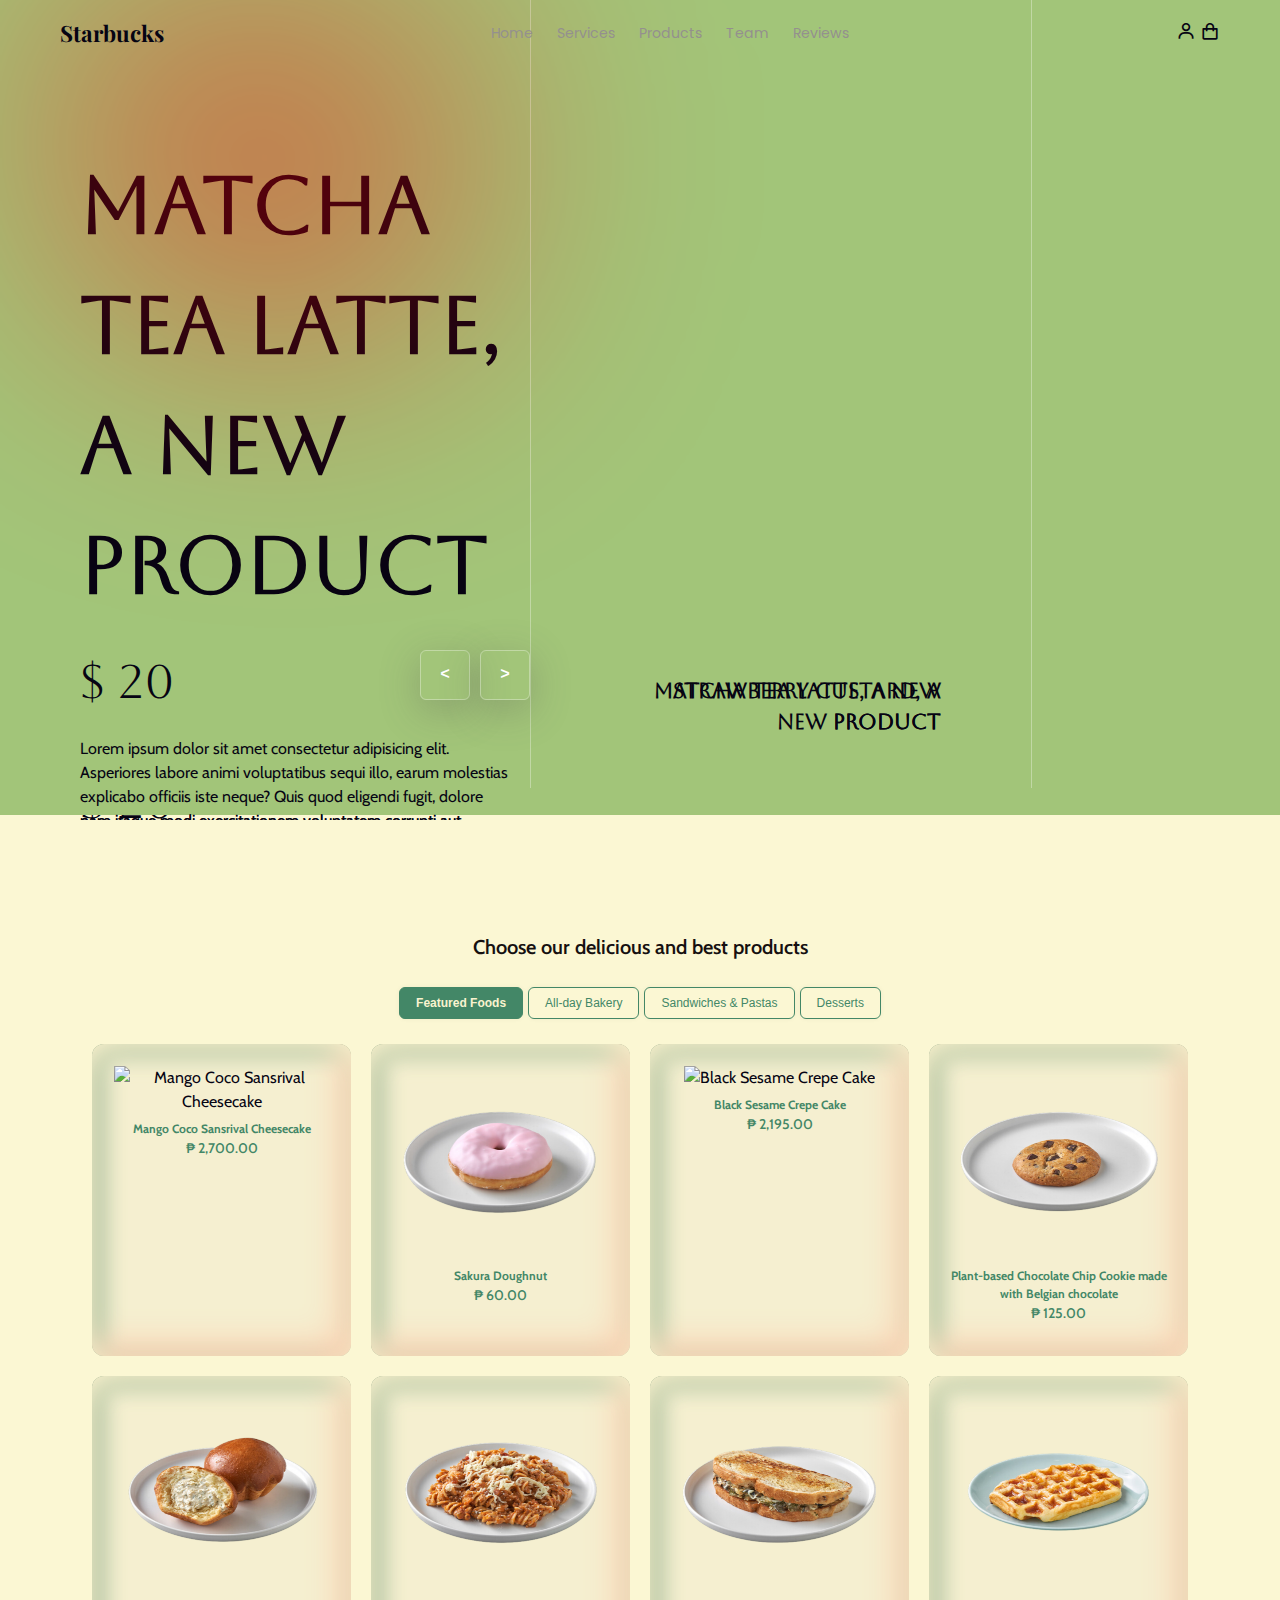
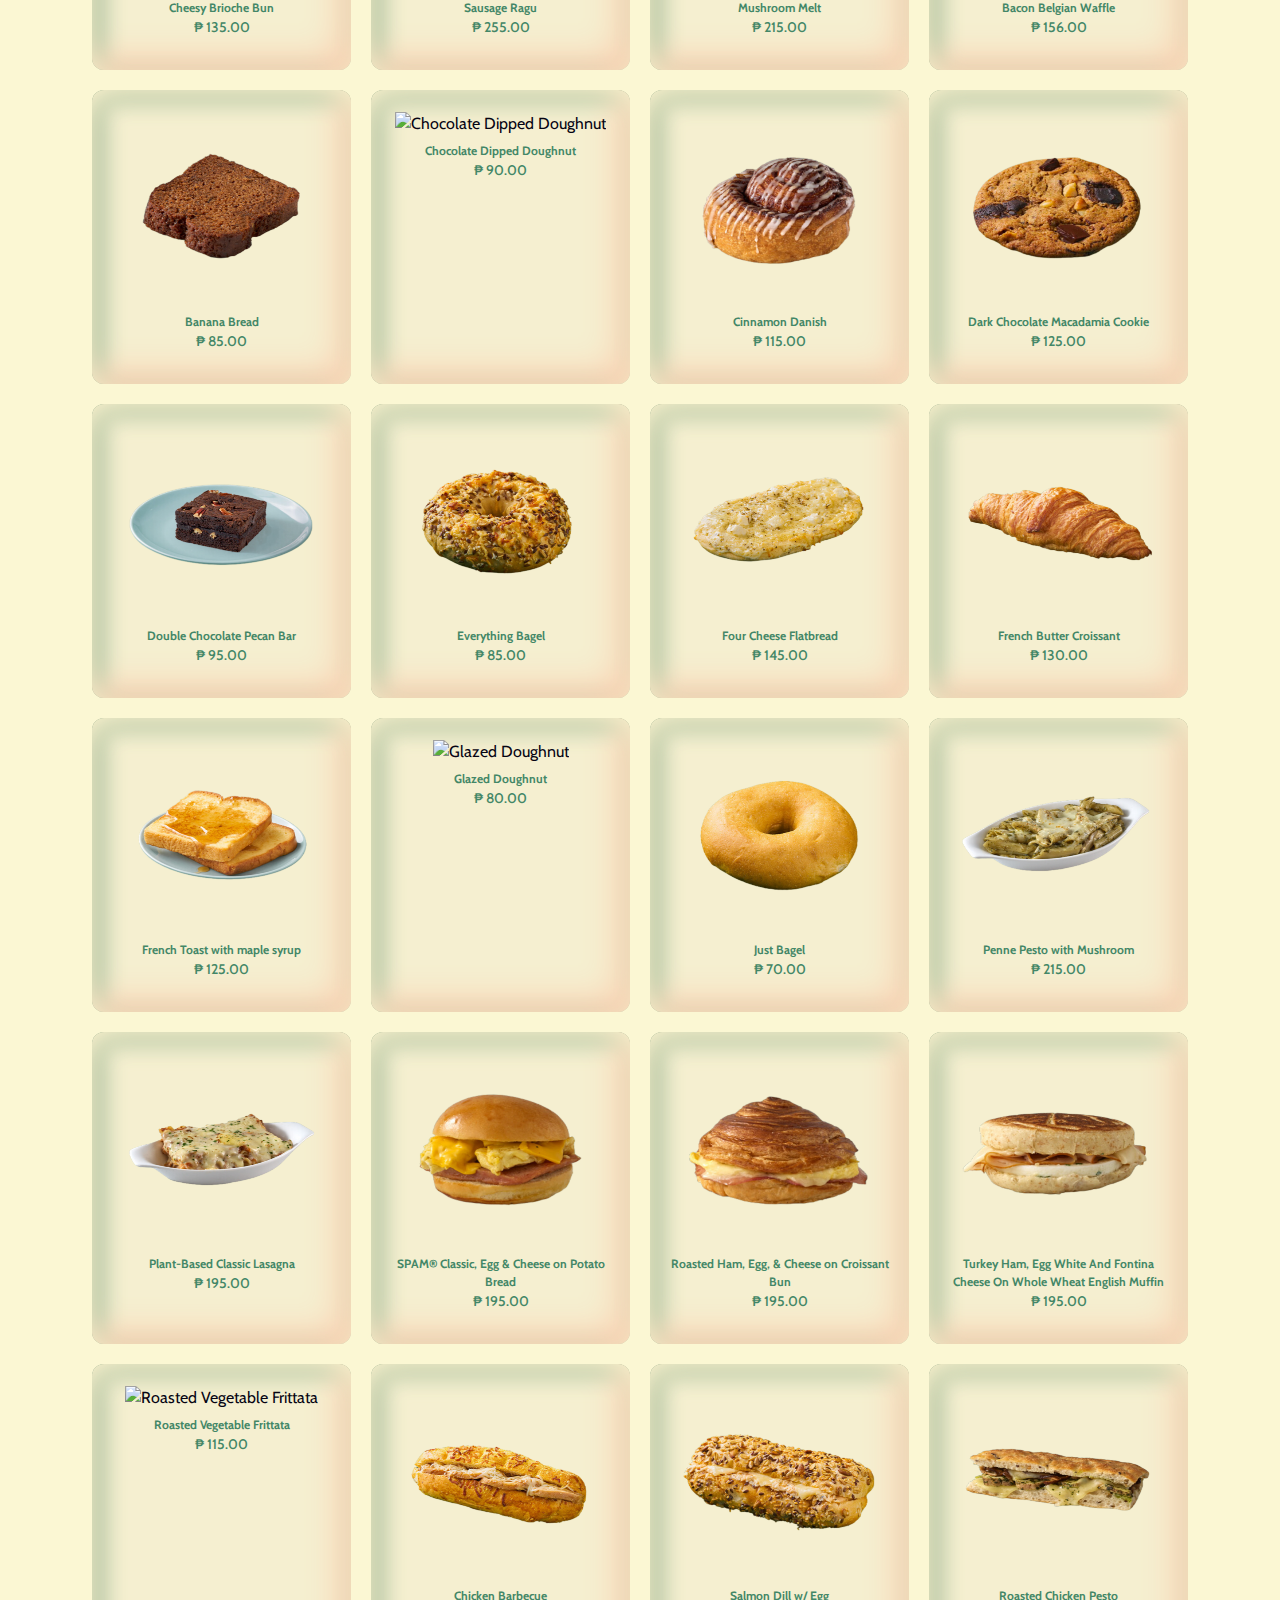
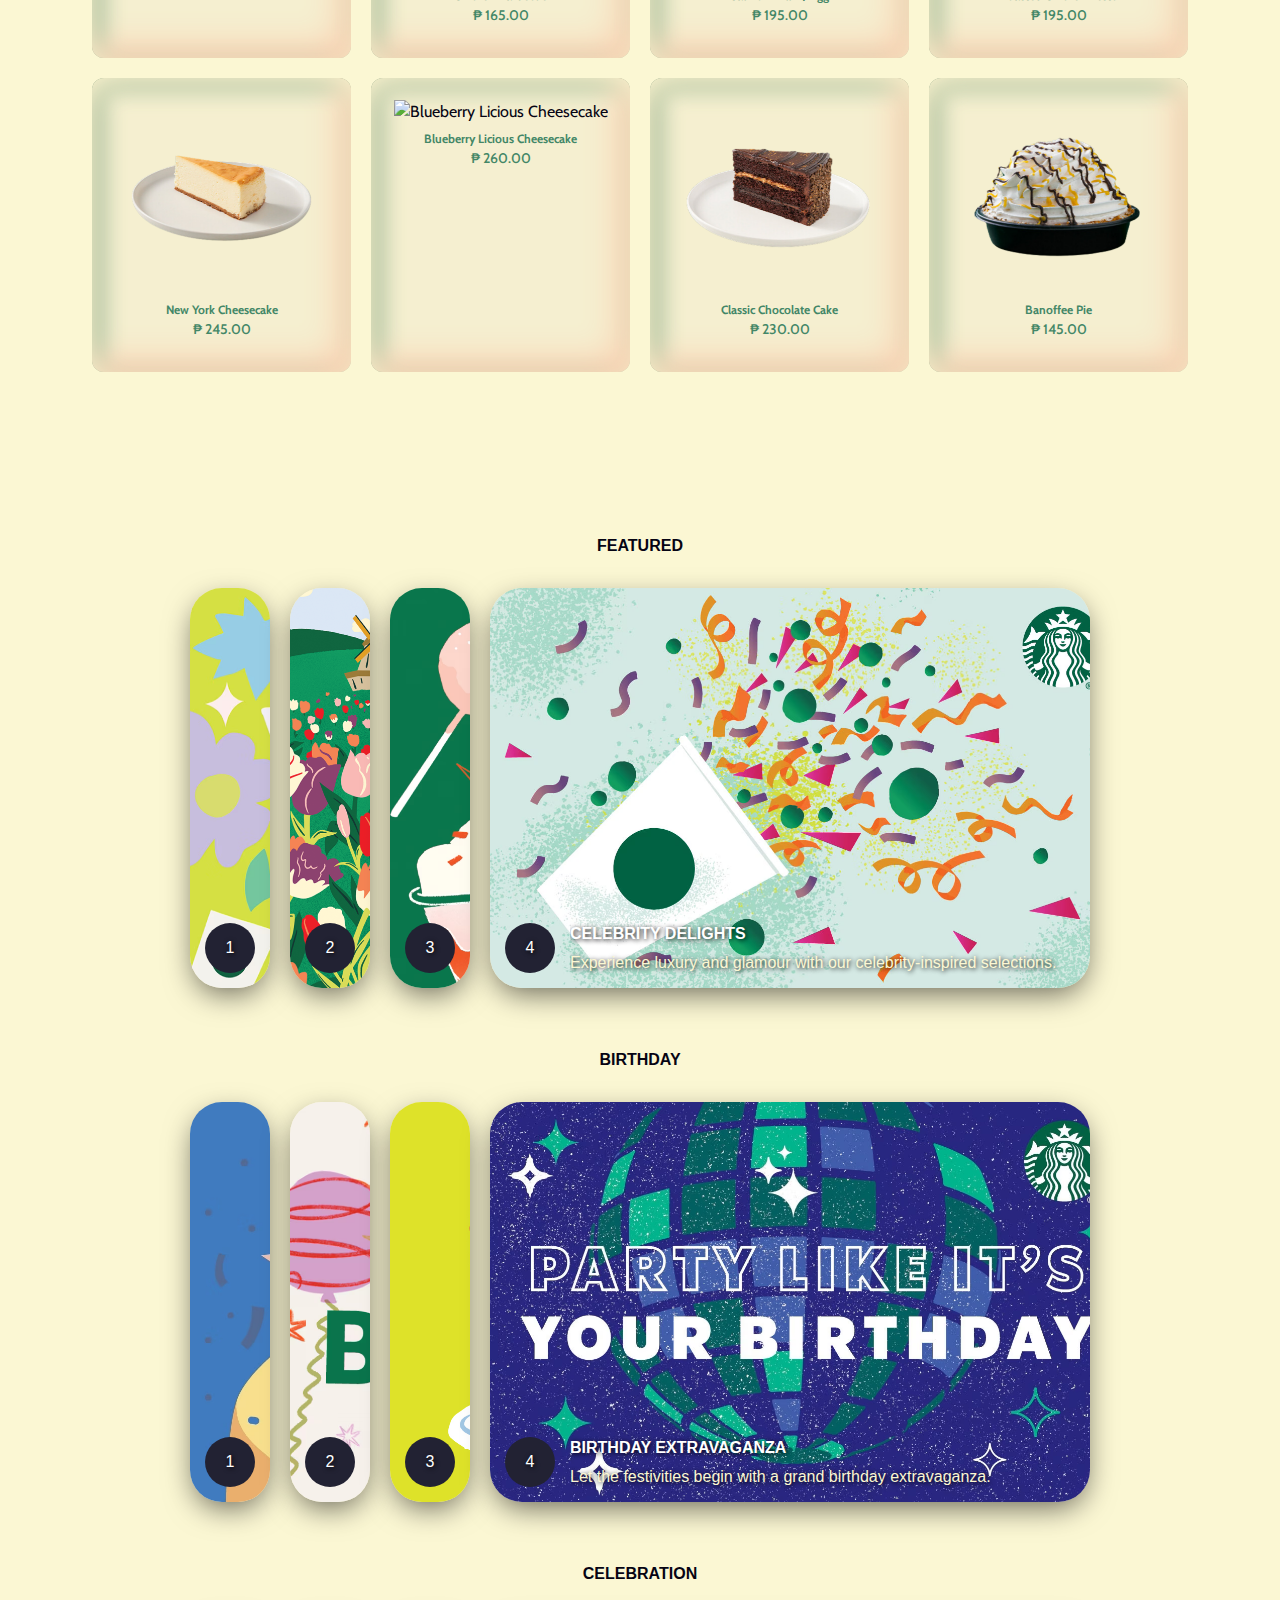
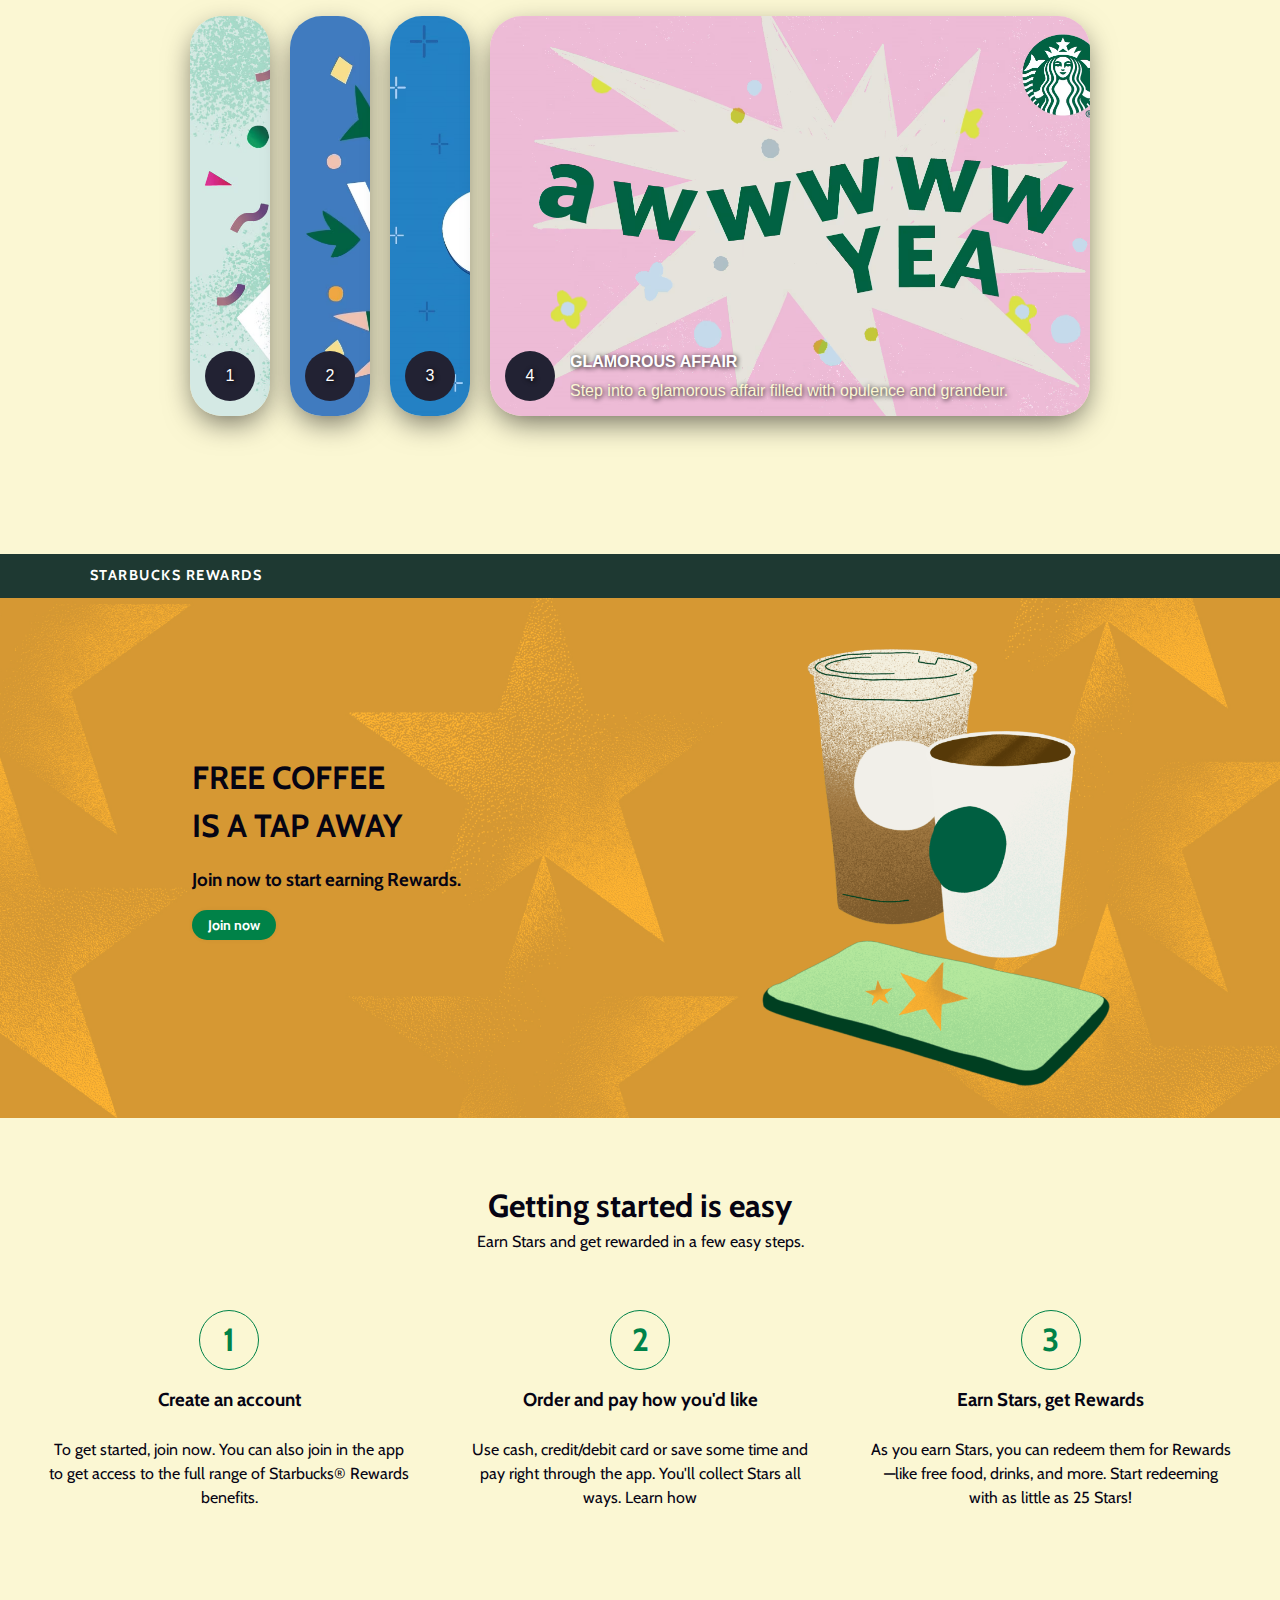
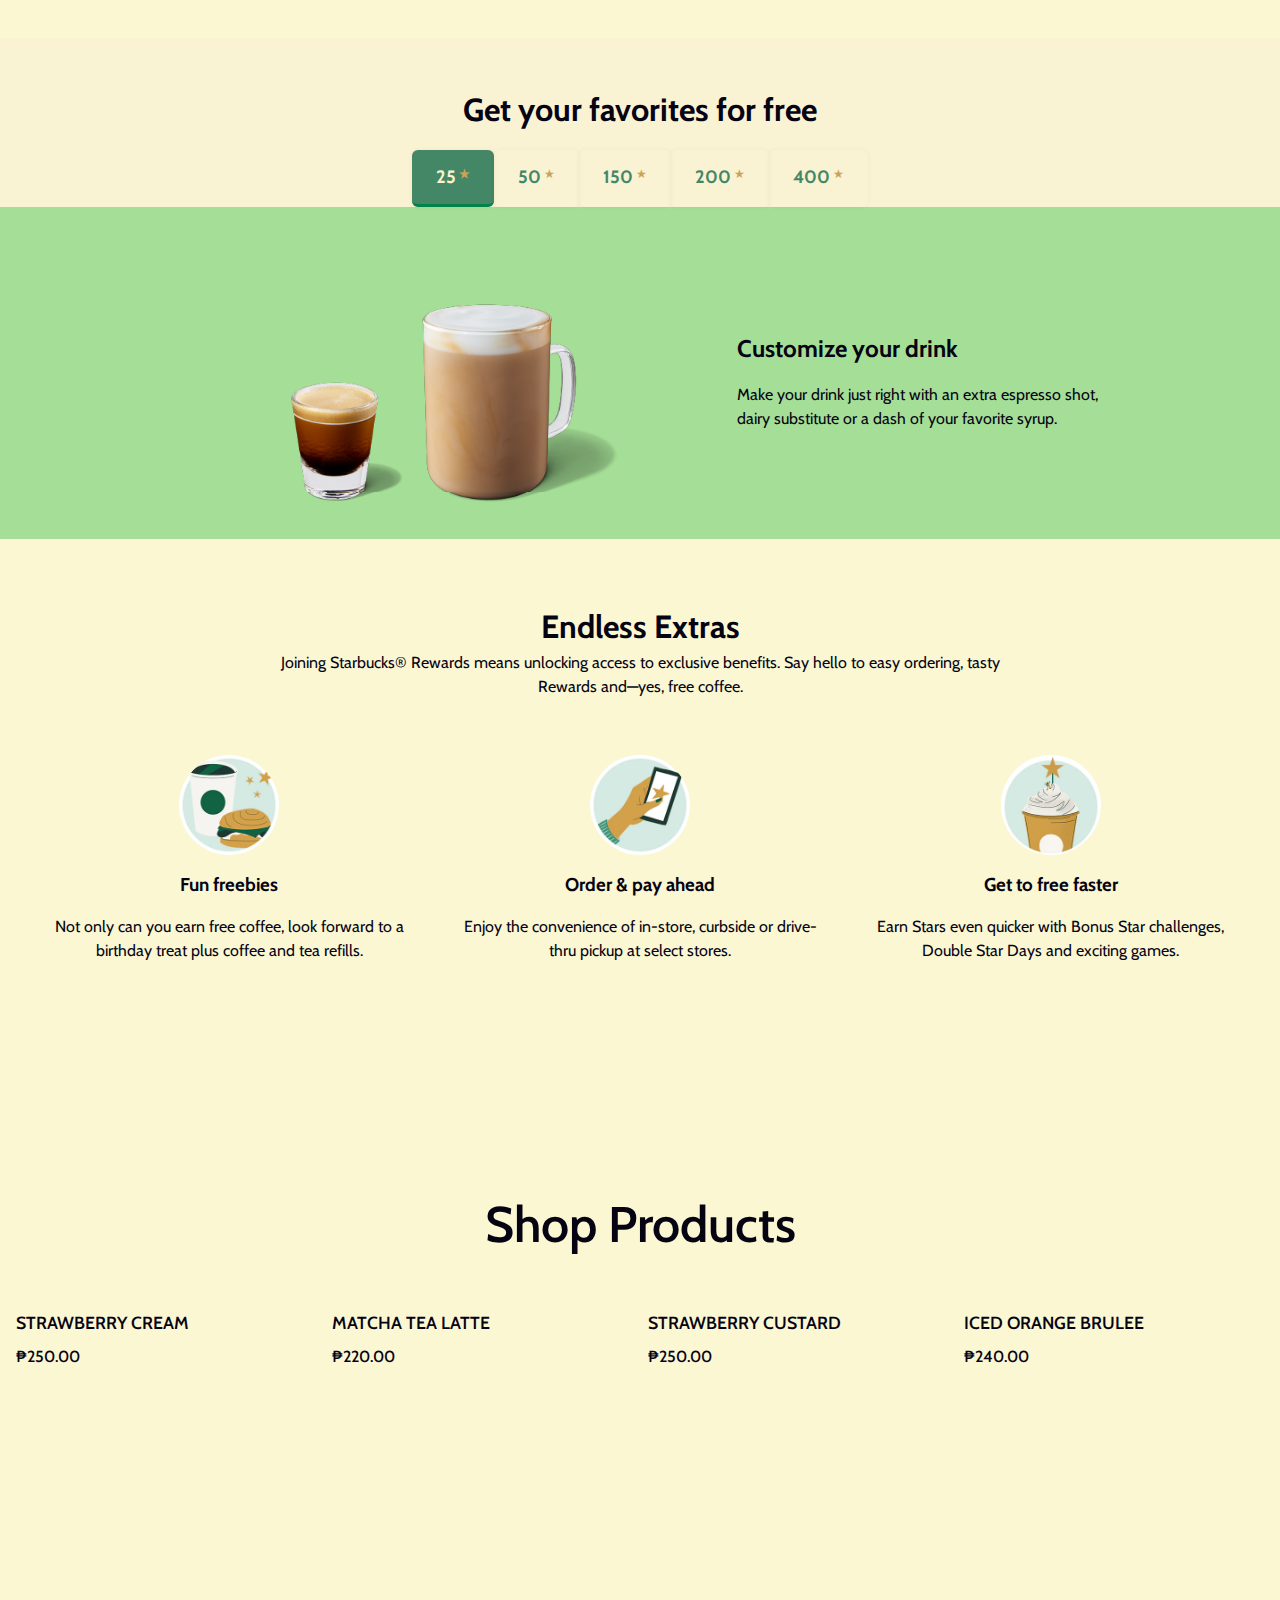
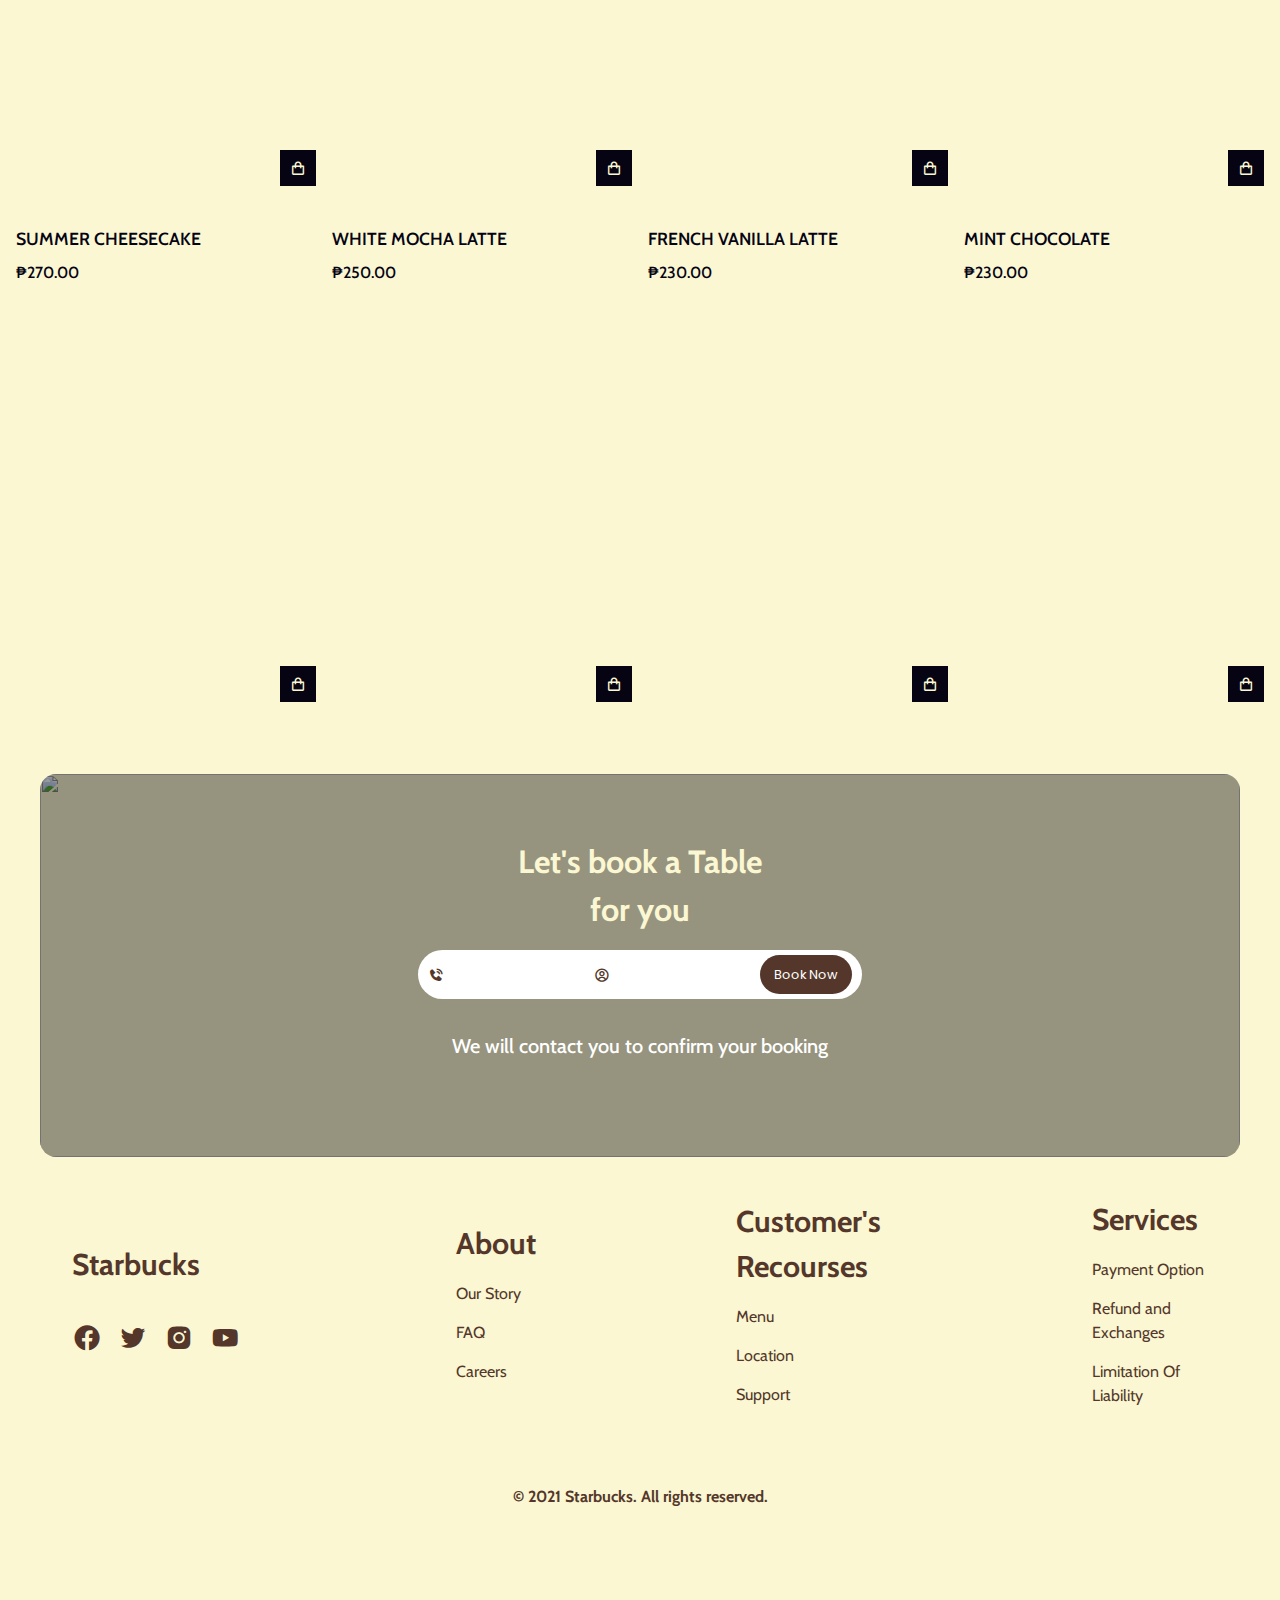
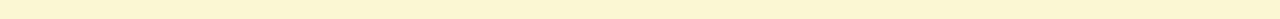
==== commit 4eb871b3: "Update index.html" ====
--- a/website/index.html
+++ b/website/index.html
@@ -258,12 +258,12 @@
             </div>
             <!--ALL-DAY BAKERY FOODS CATEGORY-->
             <div class="product" data-name="foodcategory2, p-8">
-                <img src="./assets/img/bakery/bacon-belgian-waffle.png" alt="Bacon Belgian Waffle">
+                <img src="./Assets/img/bakery/bacon-belgian-waffle.png" alt="Bacon Belgian Waffle">
                 <h3>Bacon Belgian Waffle</h3>
                 <div class="price">₱ 156.00</div>
             </div>
             <div class="product" data-name="foodcategory2, p-9">
-                <img src="./assets/img/bakery/banana-bread.png" alt="Banana Bread">
+                <img src="./Assets/img/bakery/banana-bread.png" alt="Banana Bread">
                 <h3>Banana Bread</h3>
                 <div class="price">₱ 85.00</div>
             </div>
@@ -273,37 +273,37 @@
                 <div class="price">₱ 90.00</div>
             </div>
             <div class="product" data-name="foodcategory2, p-11">
-                <img src="./assets/img/bakery/cinnamon-danish.png" alt="Cinnamon Danish">
+                <img src="./Assets/img/bakery/cinnamon-danish.png" alt="Cinnamon Danish">
                 <h3>Cinnamon Danish</h3>
                 <div class="price">₱ 115.00</div>
             </div>
             <div class="product" data-name="foodcategory2, p-12">
-                <img src="./assets/img/bakery/dark-chocolate-macadamia-cookie.png" alt="Dark Chocolate Macadamia Cookie">
+                <img src="./Assets/img/bakery/dark-chocolate-macadamia-cookie.png" alt="Dark Chocolate Macadamia Cookie">
                 <h3>Dark Chocolate Macadamia Cookie</h3>
                 <div class="price">₱ 125.00</div>
             </div>
             <div class="product" data-name="foodcategory2, p-13">
-                <img src="./assets/img/bakery/double-chocolate-pecan-bar.png" alt="Double Chocolate Pecan Bar">
+                <img src="./Assets/img/bakery/double-chocolate-pecan-bar.png" alt="Double Chocolate Pecan Bar">
                 <h3>Double Chocolate Pecan Bar</h3>
                 <div class="price">₱ 95.00</div>
             </div>
             <div class="product" data-name="foodcategory2, p-14">
-                <img src="./assets/img/bakery/everything-bagel.png" alt="Everything Bagel">
+                <img src="./Assets/img/bakery/everything-bagel.png" alt="Everything Bagel">
                 <h3>Everything Bagel</h3>
                 <div class="price">₱ 85.00</div>
             </div>
             <div class="product" data-name="foodcategory2, p-15">
-                <img src="./assets/img/bakery/four-cheese-flatbread.png" alt="Four Cheese Flatbread">
+                <img src="./Assets/img/bakery/four-cheese-flatbread.png" alt="Four Cheese Flatbread">
                 <h3>Four Cheese Flatbread</h3>
                 <div class="price">₱ 145.00</div>
             </div>
             <div class="product" data-name="foodcategory2, p-16">
-                <img src="./assets/img/bakery/french-butter-croissant.png" alt="French Butter Croissant">
+                <img src="./Assets/img/bakery/french-butter-croissant.png" alt="French Butter Croissant">
                 <h3>French Butter Croissant</h3>
                 <div class="price">₱ 130.00</div>
             </div>
             <div class="product" data-name="foodcategory2, p-17">
-                <img src="./assets/img/bakery/french-toast-maple-syrup.png" alt="French Toast with maple syrup">
+                <img src="./Assets/img/bakery/french-toast-maple-syrup.png" alt="French Toast with maple syrup">
                 <h3>French Toast with maple syrup</h3>
                 <div class="price">₱ 125.00</div>
             </div>
@@ -313,61 +313,61 @@
                 <div class="price">₱ 80.00</div>
             </div>
             <div class="product" data-name="foodcategory2, p-19">
-                <img src="./assets/img/bakery/just-bagel.png" alt="Just Bagel">
+                <img src="./Assets/img/bakery/just-bagel.png" alt="Just Bagel">
                 <h3>Just Bagel</h3>
                 <div class="price">₱ 70.00</div>
             </div>
 
             <!--SANDWICHES & PASTAS CATEGORY-->
             <div class="product" data-name="foodcategory3, p-20">
-                <img src="./assets/img/sandwiches-pasta/penne-pesto.png" alt="Penne Pesto with Mushroom">
+                <img src="./Assets/img/sandwiches-pasta/penne-pesto.png" alt="Penne Pesto with Mushroom">
                 <h3>Penne Pesto with Mushroom</h3>
                 <div class="price">₱ 215.00</div>
             </div>
             <div class="product" data-name="foodcategory3, p-21">
-                <img src="./assets/img/sandwiches-pasta/plant-based-classic-lasagna.png" alt="Plant-Based Classic Lasagna">
+                <img src="./Assets/img/sandwiches-pasta/plant-based-classic-lasagna.png" alt="Plant-Based Classic Lasagna">
                 <h3>Plant-Based Classic Lasagna</h3>
                 <div class="price">₱ 195.00</div>
             </div>
             <div class="product" data-name="foodcategory3, p-22">
-                <img src="./assets/img/sandwiches-pasta/spam-potato-bread.png" alt="SPAM® Classic, Egg & Cheese on Potato Bread">
+                <img src="./Assets/img/sandwiches-pasta/spam-potato-bread.png" alt="SPAM® Classic, Egg & Cheese on Potato Bread">
                 <h3>SPAM® Classic, Egg & Cheese on Potato Bread</h3>
                 <div class="price">₱ 195.00</div>
             </div>
             <div class="product" data-name="foodcategory3, p-23">
-                <img src="./assets/img/sandwiches-pasta/roasted-ham-croissant-bun.png" alt="Roasted Ham, Egg, & Cheese on Croissant Bun">
+                <img src="./Assets/img/sandwiches-pasta/roasted-ham-croissant-bun.png" alt="Roasted Ham, Egg, & Cheese on Croissant Bun">
                 <h3>Roasted Ham, Egg, & Cheese on Croissant Bun</h3>
                 <div class="price">₱ 195.00</div>
             </div>
             <div class="product" data-name="foodcategory3, p-24">
-                <img src="./assets/img/sandwiches-pasta/turkey-ham-whole-wheat-english-muffin.png" alt="Turkey Ham, Egg White And Fontina Cheese On Whole Wheat English Muffin">
+                <img src="./Assets/img/sandwiches-pasta/turkey-ham-whole-wheat-english-muffin.png" alt="Turkey Ham, Egg White And Fontina Cheese On Whole Wheat English Muffin">
                 <h3>Turkey Ham, Egg White And Fontina Cheese On Whole Wheat English Muffin</h3>
                 <div class="price">₱ 195.00</div>
             </div>
             <div class="product" data-name="foodcategory3, p-25">
-                <img src="./assets/img/sandwiches-pasta/roasted-vegetable-frittata.png" alt="Roasted Vegetable Frittata">
+                <img src="./Assets/img/sandwiches-pasta/roasted-vegetable-frittata.png" alt="Roasted Vegetable Frittata">
                 <h3>Roasted Vegetable Frittata</h3>
                 <div class="price">₱ 115.00</div>
             </div>
             <div class="product" data-name="foodcategory3, p-26">
-                <img src="./assets/img/sandwiches-pasta/chicken-bbq.png" alt="Chicken Barbecue">
+                <img src="./Assets/img/sandwiches-pasta/chicken-bbq.png" alt="Chicken Barbecue">
                 <h3>Chicken Barbecue</h3>
                 <div class="price">₱ 165.00</div>
             </div>
             <div class="product" data-name="foodcategory3, p-27">
-                <img src="./assets/img/sandwiches-pasta/salmon-dill.png" alt="Salmon Dill w/ Egg">
+                <img src="./Assets/img/sandwiches-pasta/salmon-dill.png" alt="Salmon Dill w/ Egg">
                 <h3>Salmon Dill w/ Egg</h3>
                 <div class="price">₱ 195.00</div>
             </div>
             <div class="product" data-name="foodcategory3, p-28">
-                <img src="./assets/img/sandwiches-pasta/roasted-chicken-pesto.png" alt="Roasted Chicken Pesto">
+                <img src="./Assets/img/sandwiches-pasta/roasted-chicken-pesto.png" alt="Roasted Chicken Pesto">
                 <h3>Roasted Chicken Pesto</h3>
                 <div class="price">₱ 195.00</div>
             </div>
 
             <!--DESSERTS CATEGORY-->
             <div class="product" data-name="foodcategory4, p-29">
-                <img src="./assets/img/desserts/newyork-cheesecake.png" alt="New York Cheesecake">
+                <img src="./Assets/img/desserts/newyork-cheesecake.png" alt="New York Cheesecake">
                 <h3>New York Cheesecake</h3>
                 <div class="price">₱ 245.00</div>
             </div>
@@ -377,12 +377,12 @@
                 <div class="price">₱ 260.00</div>
             </div>
             <div class="product" data-name="foodcategory4, p-31">
-                <img src="./assets/img/desserts/classic-chocolate-cake.png" alt="Classic Chocolate Cake">
+                <img src="./Assets/img/desserts/classic-chocolate-cake.png" alt="Classic Chocolate Cake">
                 <h3>Classic Chocolate Cake</h3>
                 <div class="price">₱ 230.00</div>
             </div>
             <div class="product" data-name="foodcategory4, p-32">
-                <img src="./assets/img/desserts/banoffee-pie.png" alt="Banoffee Pie">
+                <img src="./Assets/img/desserts/banoffee-pie.png" alt="Banoffee Pie">
                 <h3>Banoffee Pie</h3>
                 <div class="price">₱ 145.00</div>
             </div>
@@ -394,7 +394,7 @@
     <!--FEATURED FOODS CATEGORY-->
     <div class="preview" data-target="foodcategory1, p-1">
         <i class="fas fa-times"></i>
-        <img src="./assets/img/featured-foods/mango-coco-sansrival-cheesecake.png" alt="Mango Coco Sansrival Cheesecake" class="bg-image">
+        <img src="./Assets/img/featured-foods/mango-coco-sansrival-cheesecake.png" alt="Mango Coco Sansrival Cheesecake" class="bg-image">
         <h3>Mango Coco Sansrival Cheesecake</h3>
         <div class="stars">
             <i class="fas fa-star"></i>
@@ -418,7 +418,7 @@
     </div>
     <div class="preview" data-target="foodcategory1, p-2">
         <i class="fas fa-times"></i>
-        <img src="./assets/img/featured-foods/sakura-doughnut.png" alt="Sakura Doughnut" class="bg-image">
+        <img src="./Assets/img/featured-foods/sakura-doughnut.png" alt="Sakura Doughnut" class="bg-image">
         <h3>Sakura Doughnut</h3>
         <div class="stars">
             <i class="fas fa-star"></i>
@@ -442,7 +442,7 @@
     </div>
     <div class="preview" data-target="foodcategory1, p-3">
         <i class="fas fa-times"></i>
-        <img src="./assets/img/featured-foods/black-sesame-crepe-cake.png" alt="Black Sesame Crepe Cake" class="bg-image">
+        <img src="./Assets/img/featured-foods/black-sesame-crepe-cake.png" alt="Black Sesame Crepe Cake" class="bg-image">
         <h3>Black Sesame Crepe Cake</h3>
         <div class="stars">
             <i class="fas fa-star"></i>
@@ -466,7 +466,7 @@
     </div>
     <div class="preview" data-target="foodcategory1, p-4">
         <i class="fas fa-times"></i>
-        <img src="./assets/img/featured-foods/plant-based-belgian-chocolate-cookie.png" alt="Plant-based Chocolate Chip Cookie made with Belgian chocolate" class="bg-image">
+        <img src="./Assets/img/featured-foods/plant-based-belgian-chocolate-cookie.png" alt="Plant-based Chocolate Chip Cookie made with Belgian chocolate" class="bg-image">
         <h3>Plant-based Chocolate Chip Cookie made with Belgian chocolate</h3>
         <div class="stars">
             <i class="fas fa-star"></i>
@@ -490,7 +490,7 @@
     </div>
     <div class="preview" data-target="foodcategory1, p-5">
         <i class="fas fa-times"></i>
-        <img src="./assets/img/featured-foods/cheesy-brioche-bun.png" alt="Cheesy Brioche Bun" class="bg-image">
+        <img src="./Assets/img/featured-foods/cheesy-brioche-bun.png" alt="Cheesy Brioche Bun" class="bg-image">
         <h3>Cheesy Brioche Bun</h3>
         <div class="stars">
             <i class="fas fa-star"></i>
@@ -538,7 +538,7 @@
     </div>
     <div class="preview" data-target="foodcategory1, p-7">
         <i class="fas fa-times"></i>
-        <img src="./assets/img/featured-foods/mushroom-melt.png" alt="Mushroom Melt" class="bg-image">
+        <img src="./Assets/img/featured-foods/mushroom-melt.png" alt="Mushroom Melt" class="bg-image">
         <h3>Mushroom Melt</h3>
         <div class="stars">
             <i class="fas fa-star"></i>
@@ -563,7 +563,7 @@
     <!--ALL-DAY BAKERY FOODS CATEGORY-->
     <div class="preview" data-target="foodcategory2, p-8">
         <i class="fas fa-times"></i>
-        <img src="./assets/img/bakery/bacon-belgian-waffle.png" alt="Bacon Belgian Waffle" class="bg-image">
+        <img src="./Assets/img/bakery/bacon-belgian-waffle.png" alt="Bacon Belgian Waffle" class="bg-image">
         <h3>Bacon Belgian Waffle</h3>
         <div class="stars">
             <i class="fas fa-star"></i>
@@ -587,7 +587,7 @@
     </div>
     <div class="preview" data-target="foodcategory2, p-9">
         <i class="fas fa-times"></i>
-        <img src="./assets/img/bakery/banana-bread.png" alt="Banana Bread" class="bg-image">
+        <img src="./Assets/img/bakery/banana-bread.png" alt="Banana Bread" class="bg-image">
         <h3>Banana Bread</h3>
         <div class="stars">
             <i class="fas fa-star"></i>
@@ -611,7 +611,7 @@
     </div>
     <div class="preview" data-target="foodcategory2, p-10">
         <i class="fas fa-times"></i>
-        <img src="./assets/img/bakery/chocolate-dipped-doughnut.png" alt="Chocolate Dipped Doughnut" class="bg-image">
+        <img src="./Assets/img/bakery/chocolate-dipped-doughnut.png" alt="Chocolate Dipped Doughnut" class="bg-image">
         <h3>Chocolate Dipped Doughnut</h3>
         <div class="stars">
             <i class="fas fa-star"></i>
@@ -635,7 +635,7 @@
     </div>
     <div class="preview" data-target="foodcategory2, p-11">
         <i class="fas fa-times"></i>
-        <img src="./assets/img/bakery/cinnamon-danish.png" alt="Cinnamon Danish" class="bg-image">
+        <img src="./Assets/img/bakery/cinnamon-danish.png" alt="Cinnamon Danish" class="bg-image">
         <h3>Cinnamon Danish</h3>
         <div class="stars">
             <i class="fas fa-star"></i>
@@ -659,7 +659,7 @@
     </div>
     <div class="preview" data-target="foodcategory2, p-12">
         <i class="fas fa-times"></i>
-        <img src="./assets/img/bakery/dark-chocolate-macadamia-cookie.png" alt="Dark Chocolate Macadamia Cookie" class="bg-image">
+        <img src="./Assets/img/bakery/dark-chocolate-macadamia-cookie.png" alt="Dark Chocolate Macadamia Cookie" class="bg-image">
         <h3>Dark Chocolate Macadamia Cookie</h3>
         <div class="stars">
             <i class="fas fa-star"></i>
@@ -707,7 +707,7 @@
     </div>
     <div class="preview" data-target="foodcategory2, p-14">
         <i class="fas fa-times"></i>
-        <img src="./assets/img/bakery/everything-bagel.png" alt="Everything Bagel" class="bg-image">
+        <img src="./Assets/img/bakery/everything-bagel.png" alt="Everything Bagel" class="bg-image">
         <h3>Everything Bagel</h3>
         <div class="stars">
             <i class="fas fa-star"></i>
@@ -731,7 +731,7 @@
     </div>
     <div class="preview" data-target="foodcategory2, p-15">
         <i class="fas fa-times"></i>
-        <img src="./assets/img/bakery/four-cheese-flatbread.png" alt="Four Cheese Flatbread" class="bg-image">
+        <img src="./Assets/img/bakery/four-cheese-flatbread.png" alt="Four Cheese Flatbread" class="bg-image">
         <h3>Four Cheese Flatbread</h3>
         <div class="stars">
             <i class="fas fa-star"></i>
@@ -755,7 +755,7 @@
     </div>
     <div class="preview" data-target="foodcategory2, p-16">
         <i class="fas fa-times"></i>
-        <img src="./assets/img/bakery/french-butter-croissant.png" alt="French Butter Croissant" class="bg-image">
+        <img src="./Assets/img/bakery/french-butter-croissant.png" alt="French Butter Croissant" class="bg-image">
         <h3>French Butter Croissant</h3>
         <div class="stars">
             <i class="fas fa-star"></i>
@@ -779,7 +779,7 @@
     </div>
     <div class="preview" data-target="foodcategory2, p-17">
         <i class="fas fa-times"></i>
-        <img src="./assets/img/bakery/french-toast-maple-syrup.png" alt="French Toast with maple syrup" class="bg-image">
+        <img src="./Assets/img/bakery/french-toast-maple-syrup.png" alt="French Toast with maple syrup" class="bg-image">
         <h3>French Toast with maple syrup</h3>
         <div class="stars">
             <i class="fas fa-star"></i>
@@ -803,7 +803,7 @@
     </div>
     <div class="preview" data-target="foodcategory2, p-18">
         <i class="fas fa-times"></i>
-        <img src="./assets/img/bakery/glazed-doughnut.png" alt="Glazed Doughnut" class="bg-image">
+        <img src="./Assets/img/bakery/glazed-doughnut.png" alt="Glazed Doughnut" class="bg-image">
         <h3>Glazed Doughnut</h3>
         <div class="stars">
             <i class="fas fa-star"></i>
@@ -827,7 +827,7 @@
     </div>
     <div class="preview" data-target="foodcategory2, p-19">
         <i class="fas fa-times"></i>
-        <img src="./assets/img/bakery/just-bagel.png" alt="Just Bagel" class="bg-image">
+        <img src="./Assets/img/bakery/just-bagel.png" alt="Just Bagel" class="bg-image">
         <h3>Just Bagel</h3>
         <div class="stars">
             <i class="fas fa-star"></i>
@@ -853,7 +853,7 @@
     <!--SANDWICHES & PASTAS CATEGORY-->
     <div class="preview" data-target="foodcategory3, p-20">
         <i class="fas fa-times"></i>
-        <img src="./assets/img/sandwiches-pasta/penne-pesto.png" alt="Penne Pesto with Mushroom" class="bg-image">
+        <img src="./Assets/img/sandwiches-pasta/penne-pesto.png" alt="Penne Pesto with Mushroom" class="bg-image">
         <h3>Penne Pesto with Mushroom</h3>
         <div class="stars">
             <i class="fas fa-star"></i>
@@ -877,7 +877,7 @@
     </div>
     <div class="preview" data-target="foodcategory3, p-21">
         <i class="fas fa-times"></i>
-        <img src="./assets/img/sandwiches-pasta/plant-based-classic-lasagna.png" alt="Plant-Based Classic Lasagna" class="bg-image">
+        <img src="./Assets/img/sandwiches-pasta/plant-based-classic-lasagna.png" alt="Plant-Based Classic Lasagna" class="bg-image">
         <h3>Plant-Based Classic Lasagnal</h3>
         <div class="stars">
             <i class="fas fa-star"></i>
@@ -901,7 +901,7 @@
     </div>
     <div class="preview" data-target="foodcategory3, p-22">
         <i class="fas fa-times"></i>
-        <img src="./assets/img/sandwiches-pasta/spam-potato-bread.png" alt="SPAM® Classic, Egg & Cheese on Potato Bread" class="bg-image">
+        <img src="./Assets/img/sandwiches-pasta/spam-potato-bread.png" alt="SPAM® Classic, Egg & Cheese on Potato Bread" class="bg-image">
         <h3>SPAM® Classic, Egg & Cheese on Potato Bread</h3>
         <div class="stars">
             <i class="fas fa-star"></i>
@@ -925,7 +925,7 @@
     </div>
     <div class="preview" data-target="foodcategory3, p-23">
         <i class="fas fa-times"></i>
-        <img src="./assets/img/sandwiches-pasta/roasted-ham-croissant-bun.png" alt="Roasted Ham, Egg, & Cheese on Croissant Bun" class="bg-image">
+        <img src="./Assets/img/sandwiches-pasta/roasted-ham-croissant-bun.png" alt="Roasted Ham, Egg, & Cheese on Croissant Bun" class="bg-image">
         <h3>Roasted Ham, Egg, & Cheese on Croissant Bun</h3>
         <div class="stars">
             <i class="fas fa-star"></i>
@@ -949,7 +949,7 @@
     </div>
     <div class="preview" data-target="foodcategory3, p-24">
         <i class="fas fa-times"></i>
-        <img src="./assets/img/sandwiches-pasta/turkey-ham-whole-wheat-english-muffin.png" alt="Turkey Ham, Egg White And Fontina Cheese On Whole Wheat English Muffin" class="bg-image">
+        <img src="./Assets/img/sandwiches-pasta/turkey-ham-whole-wheat-english-muffin.png" alt="Turkey Ham, Egg White And Fontina Cheese On Whole Wheat English Muffin" class="bg-image">
         <h3>Turkey Ham, Egg White And Fontina Cheese On Whole Wheat English Muffin</h3>
         <div class="stars">
             <i class="fas fa-star"></i>
@@ -973,7 +973,7 @@
     </div>
     <div class="preview" data-target="foodcategory3, p-25">
         <i class="fas fa-times"></i>
-        <img src="./assets/img/sandwiches-pasta//roasted-vegetable-frittata.png" alt="Roasted Vegetable Frittata" class="bg-image">
+        <img src="./Assets/img/sandwiches-pasta//roasted-vegetable-frittata.png" alt="Roasted Vegetable Frittata" class="bg-image">
         <h3>Roasted Vegetable Frittata</h3>
         <div class="stars">
             <i class="fas fa-star"></i>
@@ -997,7 +997,7 @@
     </div>
     <div class="preview" data-target="foodcategory3, p-26">
         <i class="fas fa-times"></i>
-        <img src="./assets/img/sandwiches-pasta/roasted-ham-croissant-bun.png" alt="Chicken Barbecue" class="bg-image">
+        <img src="./Assets/img/sandwiches-pasta/roasted-ham-croissant-bun.png" alt="Chicken Barbecue" class="bg-image">
         <h3>Chicken Barbecue</h3>
         <div class="stars">
             <i class="fas fa-star"></i>
@@ -1021,7 +1021,7 @@
     </div>
     <div class="preview" data-target="foodcategory3, p-27">
         <i class="fas fa-times"></i>
-        <img src="./assets/img/sandwiches-pasta/salmon-dill.png" alt="Salmon Dill w/ Egg" class="bg-image">
+        <img src="./Assets/img/sandwiches-pasta/salmon-dill.png" alt="Salmon Dill w/ Egg" class="bg-image">
         <h3>Salmon Dill w/ Egg</h3>
         <div class="stars">
             <i class="fas fa-star"></i>
@@ -1045,7 +1045,7 @@
     </div>
     <div class="preview" data-target="foodcategory3, p-28">
         <i class="fas fa-times"></i>
-        <img src="./assets/img/sandwiches-pasta/roasted-chicken-pesto.png" alt="Roasted Chicken Pesto" class="bg-image">
+        <img src="./Assets/img/sandwiches-pasta/roasted-chicken-pesto.png" alt="Roasted Chicken Pesto" class="bg-image">
         <h3>Roasted Chicken Pesto</h3>
         <div class="stars">
             <i class="fas fa-star"></i>
@@ -1070,7 +1070,7 @@
     <!--DESSERTS CATEGORY-->
     <div class="preview" data-target="foodcategory4, p-29">
         <i class="fas fa-times"></i>
-        <img src="./assets/img/desserts/newyork-cheesecake.png" alt="New York Cheesecake" class="bg-image">
+        <img src="./Assets/img/desserts/newyork-cheesecake.png" alt="New York Cheesecake" class="bg-image">
         <h3>New York Cheesecake</h3>
         <div class="stars">
             <i class="fas fa-star"></i>
@@ -1118,7 +1118,7 @@
     </div>
     <div class="preview" data-target="foodcategory4, p-31">
         <i class="fas fa-times"></i>
-        <img src="./assets/img/desserts/classic-chocolate-cake.png" alt="Classic Chocolate Cake" class="bg-image">
+        <img src="./Assets/img/desserts/classic-chocolate-cake.png" alt="Classic Chocolate Cake" class="bg-image">
         <h3>Classic Chocolate Cake</h3>
         <div class="stars">
             <i class="fas fa-star"></i>
@@ -1142,7 +1142,7 @@
     </div>
     <div class="preview" data-target="foodcategory4, p-32">
         <i class="fas fa-times"></i>
-        <img src="./assets/img/desserts/banoffee-pie.png" alt="Banoffee Pie" class="bg-image">
+        <img src="./Assets/img/desserts/banoffee-pie.png" alt="Banoffee Pie" class="bg-image">
         <h3>Banoffee Pie</h3>
         <div class="stars">
             <i class="fas fa-star"></i>
@@ -1626,4 +1626,4 @@
 
     <script src="./Assets/script.js"></script>
 </body>
-</html>+</html>
